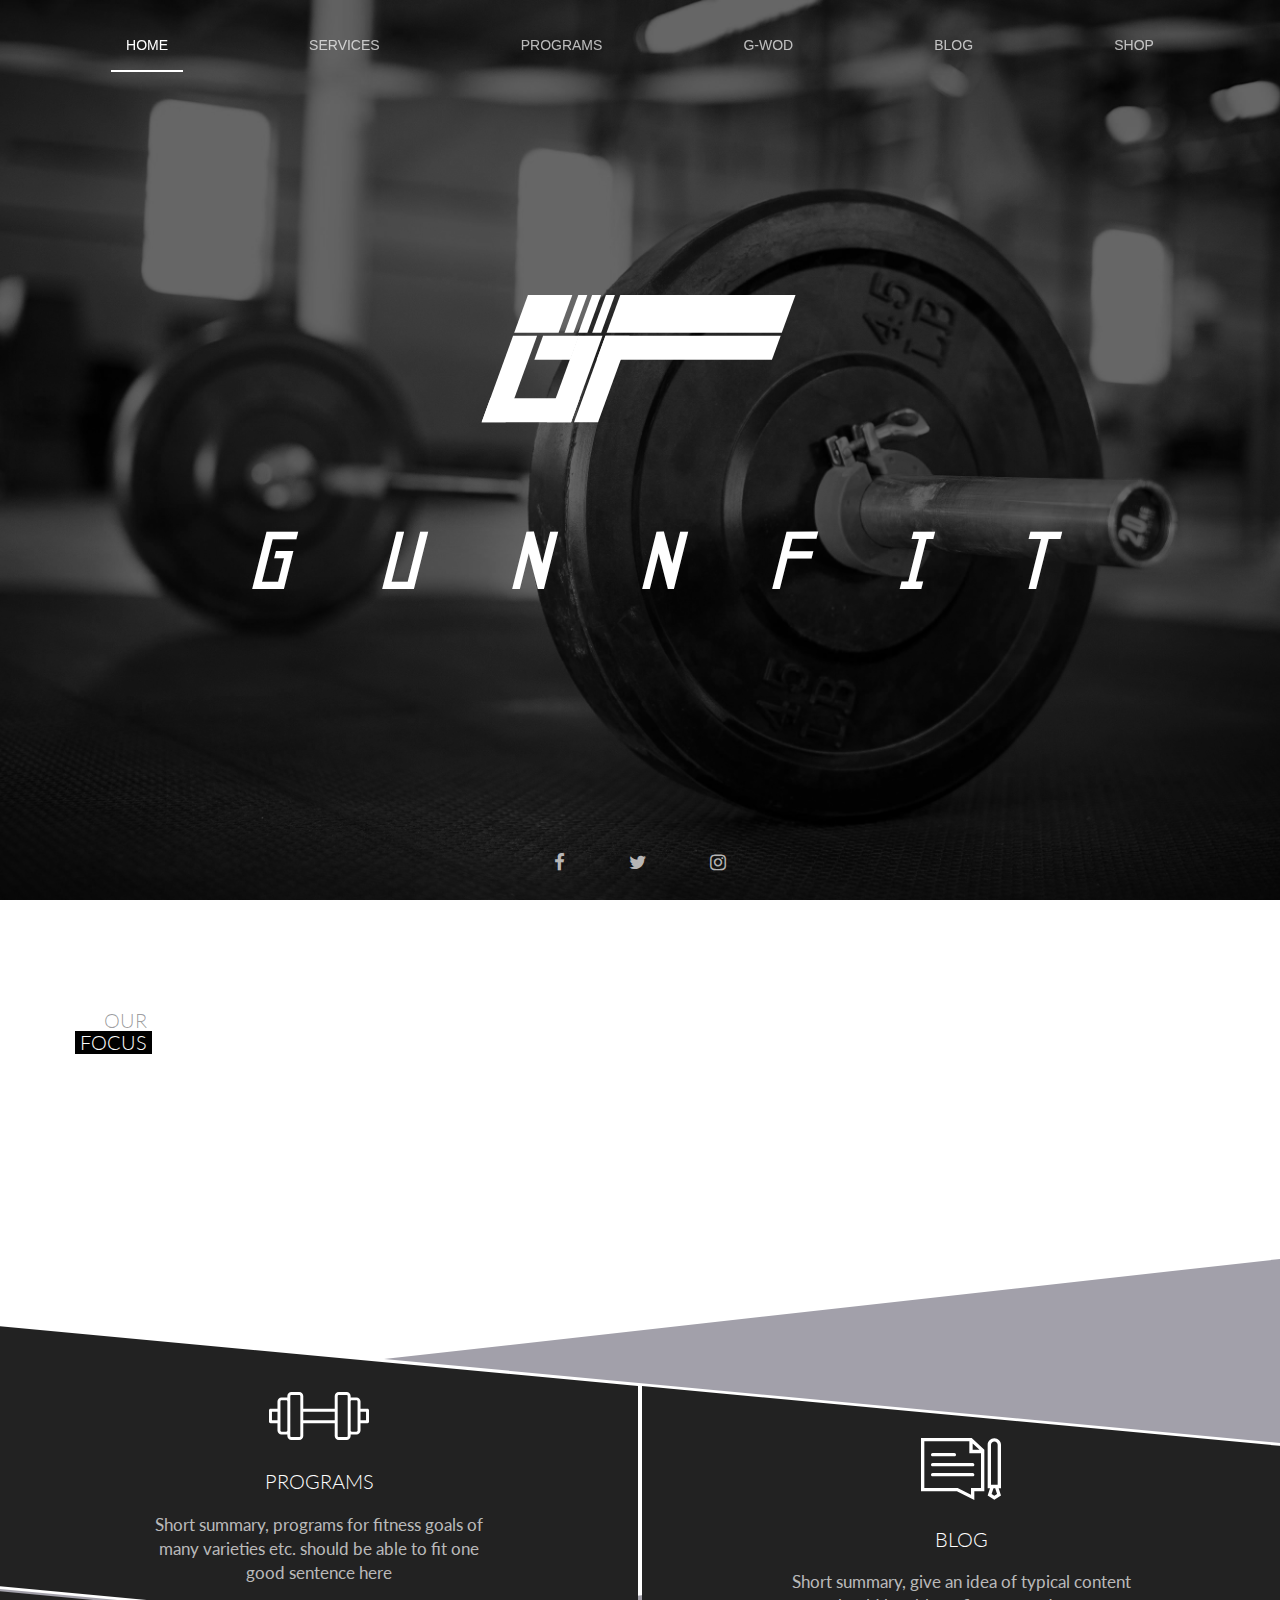
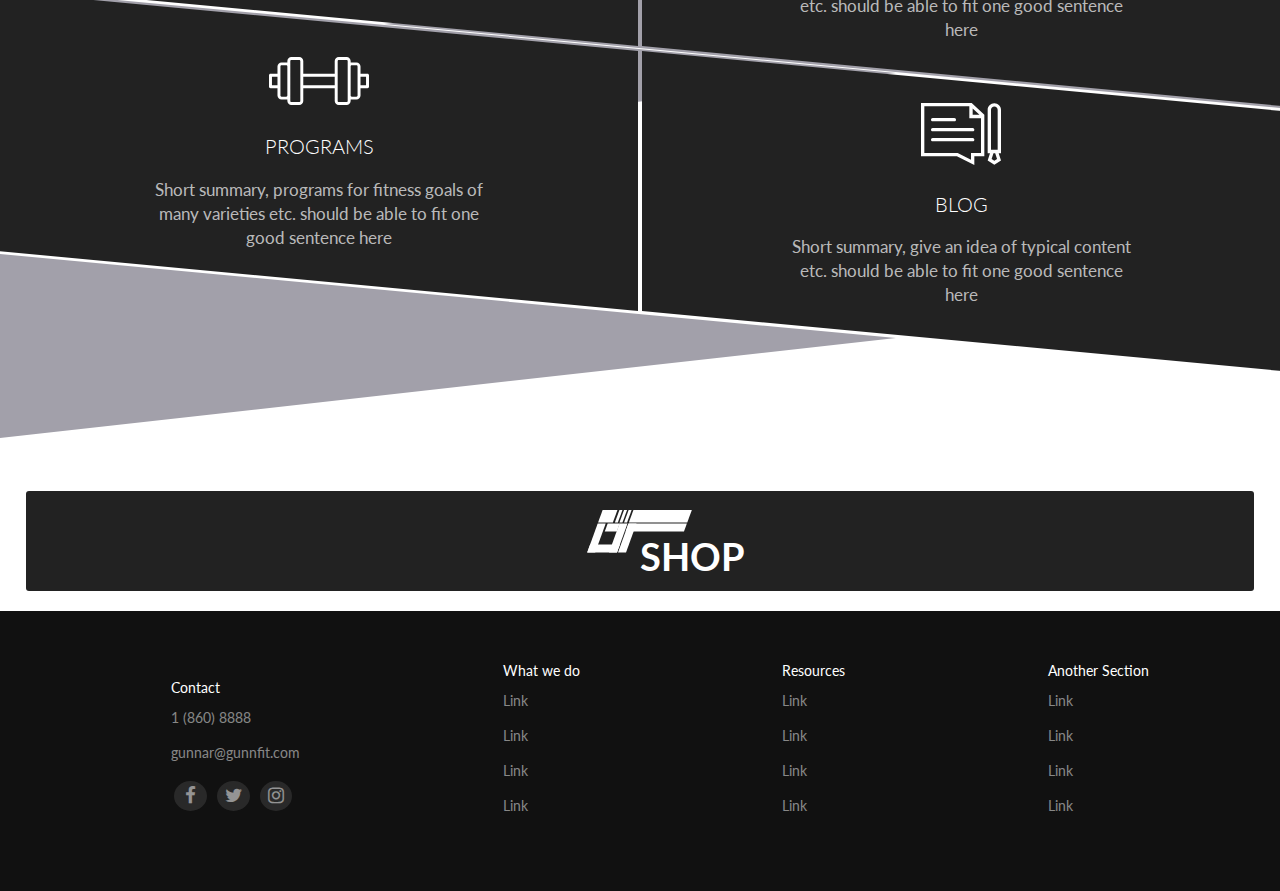
==== index.html @ 458544b9 "shopify embed" ====
<!doctype html>
    <head>
        <meta charset="utf-8">
        <meta http-equiv="X-UA-Compatible" content="IE=edge,chrome=1">
        <title>GUNNFIT</title>
        <meta name="description" content="BRIEF STATEMENT ABOUT THE SITE HERE">
        <meta name="viewport" content="width=device-width, initial-scale=1">
        <link rel="apple-touch-icon" href="apple-touch-icon.png">
        <link rel="icon" type="image/png" href="favicon-32x32.png" sizes="32x32" />
        <link rel="icon" type="image/png" href="favicon-16x16.png" sizes="16x16" />

        <link rel="stylesheet" href="css/bootstrap.min.css">
        <link rel="stylesheet" href="css/bootstrap-theme.min.css">
        <link rel="stylesheet" href="css/main.css">
        <link rel="stylesheet" href="css/font-awesome/css/font-awesome.css">

        <script src="js/vendor/modernizr-2.8.3-respond-1.4.2.min.js"></script>
    </head>
    <body>
        <!--[if lt IE 8]>
            <p class="browserupgrade">You are using an <strong>outdated</strong> browser. Please <a href="http://browsehappy.com/">upgrade your browser</a> to improve your experience.</p>
            <![endif]-->
            <nav class="navbar navbar-default navbar-fixed-top">
              <div class="container-fluid">
                <div class="navbar-header">
                    <button type="button" class="menu xtoggle navbar-toggle collapsed" data-toggle="collapse" data-target="#navbar" aria-expanded="false" aria-controls="navbar">
                      <span class="sr-only">Toggle navigation</span><span class="icon"></span>
                    </button>
                    <div class="logo-container navbar-brand">
                      <div class="logo-brand logo-dark">
                        <div class="top left s1"></div>
                        <div class="top right s2"></div>
                        <div class="bottom left s3"></div>
                        <div class="bottom right s4"></div>
                      </div>
                    </div>
                </div>

                </div>
                <div id="navbar" class="navbar-collapse collapse" >
                  <ul class="nav navbar-nav">
                    <li class="nav-item active"><a href="index.html">Home</a></li>
                    <li class="nav-item"><a href="services.html">Services</a></li>
                    <li class="nav-item"><a href="programs.html">Programs</a></li>
                    <li class="nav-item"><a href="gwod.html">G-WOD</a></li>
                    <li class="nav-item"><a href="blog.html">Blog</a></li>
                    <li class="nav-item"><a href="shop.html">Shop</a></li>
                  </ul>
                </div><!--/.nav-collapse -->
              </div><!--/.container-fluid -->
            </nav>


              <div class="jumbotron">

                <div class="logo-container">
                  <div class="logo">
                    <div class="top left s1"></div>
                    <div class="top right s2"></div>
                    <div class="bottom left s3"></div>
                    <div class="bottom right s4"></div>
                  </div>
                </div>

                <h1>GUNNFIT</h1>

                <div class="icon-bar-social">
                  <a href="https://www.facebook.com/gunnfit/"><i class="s-icon fa fa-facebook fa-lg" aria-hidden="true"></i></a>
                  <a href="https://twitter.com/gunnfit"><i class="s-icon fa fa-twitter fa-lg" aria-hidden="true"></i></a>
                  <a href="https://instagram.com/gunnfit"><i class="s-icon fa fa-instagram fa-lg" aria-hidden="true"></i></a>
                </div>

              </div>

              <div class="container quote-view">
                <h3>OUR<br><span class="quote-span">FOCUS</span></h2>
                <p class="quote-text">GUNNFIT is on a mission to spread the truth about health and the power of positivity, embrace creativity, and encourage each individual to step outside of the box and chase their dreams no matter how big or frightening they may be</p>
              </div>

              <div class="services">
                <div class="live">
                  <!--<h3>LIVE TRAINING</h3>-->
                </div>
                <!--<img class="ytlive" src="img/live.svg">-->
                <div class="lower">
                  <div class="programs">
                    <img class="dumbbell" src="img/dumbbell.svg">
                    <h3>PROGRAMS</h3>
                    <p>Short summary, programs for fitness goals of many varieties etc. should be able to fit one good sentence here</p>
                  </div>
                  <div class="blog">
                    <img class="paperpen" src="img/blog.svg">
                    <h3>BLOG</h3>
                    <p>Short summary, give an idea of typical content etc. should be able to fit one good sentence here</p>
                  </div>
                </div>
                <div class="shop">
                </div>
              </div>

              <div class="services srv2">
                <div class="live">
                  <!--<h3>LIVE TRAINING</h3>-->
                </div>
                <!--<img class="ytlive" src="img/live.svg">-->
                <div class="lower">
                  <div class="programs">
                    <img class="dumbbell" src="img/dumbbell.svg">
                    <h3>PROGRAMS</h3>
                    <p>Short summary, programs for fitness goals of many varieties etc. should be able to fit one good sentence here</p>
                  </div>
                  <div class="blog">
                    <img class="paperpen" src="img/blog.svg">
                    <h3>BLOG</h3>
                    <p>Short summary, give an idea of typical content etc. should be able to fit one good sentence here</p>
                  </div>
                </div>
                <div class="shop">
                </div>
              </div>

              <div class="shop-link">
                <h3>SHOP</h3>
                <div class="logo-container">
                  <div class="logo">
                    <div class="top left s1"></div>
                    <div class="top right s2"></div>
                    <div class="bottom left s3"></div>
                    <div class="bottom right s4"></div>
                  </div>
                </div>
              </div>

              <br>

              <footer>
                <ul>
                  <p>Contact</p>
                  <li>1 (860) 8888</li>
                  <li>gunnar@gunnfit.com</li>
                  <div class="icon-bar-social">
                    <a href="https://www.facebook.com/gunnfit/"><i class="s-icon fa fa-facebook fa-lg" aria-hidden="true"></i></a>
                    <a href="https://twitter.com/gunnfit"><i class="s-icon fa fa-twitter fa-lg" aria-hidden="true"></i></a>
                    <a href="https://instagram.com/gunnfit"><i class="s-icon fa fa-instagram fa-lg" aria-hidden="true"></i></a>
                  </div>
                </ul>
                <ul>
                  <p>What we do</p>
                  <li><a>Link</a></li>
                  <li><a>Link</a></li>
                  <li><a>Link</a></li>
                  <li><a>Link</a></li>
                </ul>
                <ul>
                  <p>Resources</p>
                  <li><a>Link</a></li>
                  <li><a>Link</a></li>
                  <li><a>Link</a></li>
                  <li><a>Link</a></li>
                </ul>
                <ul>
                  <p>Another Section</p>
                  <li><a>Link</a></li>
                  <li><a>Link</a></li>
                  <li><a>Link</a></li>
                  <li><a>Link</a></li>
                </ul>
              </footer>

              <div style="display:none;">Icons made by <a href="http://www.flaticon.com/authors/recep-kutuk" title="Recep Kutuk">Recep Kutuk</a> from <a href="http://www.flaticon.com" title="Flaticon">www.flaticon.com</a> is licensed by <a href="http://creativecommons.org/licenses/by/3.0/" title="Creative Commons BY 3.0" target="_blank">CC 3.0 BY</a></div>

              <div style="display:none;">Icons made by <a href="http://www.freepik.com" title="Freepik">Freepik</a> from <a href="http://www.flaticon.com" title="Flaticon">www.flaticon.com</a> is licensed by <a href="http://creativecommons.org/licenses/by/3.0/" title="Creative Commons BY 3.0" target="_blank">CC 3.0 BY</a></div>

            <script src="//ajax.googleapis.com/ajax/libs/jquery/1.11.2/jquery.min.js"></script>
        <script>window.jQuery || document.write('<script src="js/vendor/jquery-1.11.2.min.js"><\/script>')</script>

        <script src="js/vendor/bootstrap.min.js"></script>

        <script src="js/main.js"></script>

        <!-- Google Analytics: change UA-XXXXX-X to be your site's ID. -->
        <script>
            (function(b,o,i,l,e,r){b.GoogleAnalyticsObject=l;b[l]||(b[l]=
            function(){(b[l].q=b[l].q||[]).push(arguments)});b[l].l=+new Date;
            e=o.createElement(i);r=o.getElementsByTagName(i)[0];
            e.src='//www.google-analytics.com/analytics.js';
            r.parentNode.insertBefore(e,r)}(window,document,'script','ga'));
            ga('create','UA-XXXXX-X','auto');ga('send','pageview');
        </script>
    </body>
</html>
---- css/main.css ----
@import url("https://fonts.googleapis.com/css?family=Lato:300,700|Julius+Sans+One|Aldrich|Geo|Maven+Pro|Michroma|Nova+Square|Orbitron|Overpass|Rationale|Syncopate:400,700");
body {
  background: white;
  overflow-x: hidden; }

.navbar {
  padding-bottom: 20px;
  padding-top: 20px;
  box-shadow: none;
  border-bottom: none;
  background: none;
  position: fixed;
  transition: background 0.5s ease-in-out, padding 0.5s ease-in-out; }
  .navbar .navbar-header {
    display: none;
    width: 100%;
    text-align: center;
    margin: 0 auto;
    overflow: hidden;
    height: 65px; }
  .navbar .navbar-brand {
    display: none; }
  .navbar .navbar-nav {
    display: flex;
    justify-content: space-between;
    width: 100%;
    background: none;
    box-shadow: none;
    font-family: 'Raleway', sans-serif;
    text-transform: uppercase; }
    .navbar .navbar-nav .nav-item a {
      color: rgba(255, 255, 255, 0.7);
      text-shadow: none; }
      .navbar .navbar-nav .nav-item a:hover {
        color: white; }
    .navbar .navbar-nav .nav-item:before {
      content: "";
      position: absolute;
      z-index: -1;
      top: 0;
      bottom: 0;
      left: 0;
      right: 0;
      background: rgba(255, 255, 255, 0.2);
      -webkit-transform: scaleY(0);
      transform: scaleY(0);
      -webkit-transform-origin: 50% 100%;
      transform-origin: 50% 100%;
      -webkit-transition-property: transform;
      transition-property: transform;
      -webkit-transition-duration: 0.2s;
      transition-duration: 0.2s;
      -webkit-transition-timing-function: ease-out;
      transition-timing-function: ease-out; }
    .navbar .navbar-nav .nav-item:hover:before {
      transform: scaleY(1); }
    .navbar .navbar-nav .active a {
      background: none;
      box-shadow: none;
      border-bottom: 2px solid white;
      color: white; }
      .navbar .navbar-nav .active a:hover {
        background: none; }
  @media screen and (max-width: 750px) {
    .navbar .navbar-header {
      display: block; }
    .navbar .navbar-nav {
      display: inline-block;
      text-align: right;
      margin: 0 auto;
      padding-left: 50px; }
      .navbar .navbar-nav .active a {
        border-bottom: 2px solid white; } }

.navbar-collapse {
  padding: 0;
  border: none; }

.navbarOpen {
  background: rgba(0, 0, 0, 0.8);
  padding-top: 10px;
  padding-bottom: 10px; }
  .navbarOpen .navbar-brand {
    display: block; }

.navbarActivated {
  background: rgba(0, 0, 0, 0.8);
  padding-top: 10px;
  padding-bottom: 10px; }
  .navbarActivated .navbar-brand {
    display: block; }

.navbar-toggle {
  border: none; }
  .navbar-toggle:focus {
    background: none !important; }
  .navbar-toggle:hover {
    background-color: rgba(255, 255, 255, 0.2) !important; }
  .navbar-toggle:active {
    background-color: rgba(255, 255, 255, 0.2) !important; }

.menu {
  width: 40px;
  height: 35px;
  margin: 15px;
  padding: 0; }

.menu .icon {
  margin: 0 auto;
  position: relative; }

.menu .icon:before, .menu span:after {
  position: absolute;
  content: ''; }

.menu .icon, .menu span:before, .menu span:after {
  width: 25px;
  height: 3px;
  border-radius: 10px;
  background-color: white;
  display: block; }

.menu .icon:before {
  margin-top: -8px; }

.menu .icon:after {
  margin-top: 8px; }

.xtoggle .icon {
  -webkit-transition-duration: 0s;
  transition-duration: 0s;
  -webkit-transition-delay: 0.2s;
  transition-delay: 0.2s; }
  .xtoggle .icon:before {
    -webkit-transition-property: margin, -webkit-transform;
    transition-property: margin, transform;
    -webkit-transition-duration: 0.2s;
    transition-duration: 0.2s;
    -webkit-transition-delay: 0.2s, 0s;
    transition-delay: 0.2s, 0s; }
  .xtoggle .icon:after {
    -webkit-transition-property: margin, -webkit-transform;
    transition-property: margin, transform;
    -webkit-transition-duration: 0.2s;
    transition-duration: 0.2s;
    -webkit-transition-delay: 0.2s, 0s;
    transition-delay: 0.2s, 0s; }

.xtoggleOpen .icon {
  background-color: transparent;
  -webkit-transition-delay: 0.2s;
  transition-delay: 0.2s; }
  .xtoggleOpen .icon:before {
    margin-top: 0;
    -webkit-transform: rotate(45deg);
    transform: rotate(45deg);
    -webkit-transition-delay: 0s, 0.2s;
    transition-delay: 0s, 0.2s; }
  .xtoggleOpen .icon:after {
    margin-top: 0;
    -webkit-transform: rotate(-45deg);
    transform: rotate(-45deg);
    -webkit-transition-delay: 0s, 0.2s;
    transition-delay: 0s, 0.2s; }

.jumbotron {
  background: url("../img/barb2.jpg");
  background-attachment: fixed;
  background-size: cover;
  background-position: center;
  width: 100%;
  position: relative;
  padding-top: 100px;
  padding-bottom: 100px;
  margin: 0;
  overflow: hidden;
  display: flex;
  flex-direction: column;
  justify-content: center;
  align-items: center;
  height: 100vh; }
  .jumbotron * {
    position: relative;
    z-index: 2; }
  .jumbotron h1 {
    color: white;
    letter-spacing: 0.8em;
    font-size: 8vw;
    text-align: center;
    padding-left: 1em;
    line-height: 1.5em;
    white-space: nowrap;
    font-family: 'Geo', sans-serif;
    font-style: italic; }
  .jumbotron .icon-bar-social {
    position: absolute;
    bottom: 0; }
  .jumbotron .s-icon {
    color: rgba(255, 255, 255, 0.7);
    margin: 10px;
    padding: 20px; }
    .jumbotron .s-icon:hover {
      color: white; }
  .jumbotron::after {
    content: "";
    display: block;
    width: 100%;
    height: 100%;
    background-color: rgba(0, 0, 0, 0.6);
    position: absolute;
    top: 0;
    left: 0;
    z-index: 1; }

.icon-bar {
  background-color: white !important; }

.logo-container {
  position: relative;
  width: 100%;
  height: 210px; }

.logo-brand {
  -webkit-transform: skew(-20deg, 0deg) scale(0.6, 0.6);
  -moz-transform: skew(-20deg, 0deg) scale(0.6, 0.6);
  -o-transform: skew(-20deg, 0deg) scale(0.6, 0.6);
  -ms-transform: skew(-20deg, 0deg) scale(0.6, 0.6);
  transform: skew(-20deg, 0deg) scale(0.1, 0.1);
  position: absolute;
  left: -180px;
  top: -35px;
  margin-top: -105px;
  width: 450px;
  height: 210px; }

.logo {
  -webkit-transform: skew(-20deg, 0deg) scale(0.6, 0.6);
  -moz-transform: skew(-20deg, 0deg) scale(0.6, 0.6);
  -o-transform: skew(-20deg, 0deg) scale(0.6, 0.6);
  -ms-transform: skew(-20deg, 0deg) scale(0.6, 0.6);
  transform: skew(-20deg, 0deg) scale(0.6, 0.6);
  position: absolute;
  left: 50%;
  margin: 0 0 0 -225px;
  width: 450px;
  height: 210px; }

.top {
  height: 30%; }

.bottom {
  height: 69%;
  margin-top: 1%; }

.left {
  width: 33%; }

.right {
  width: 65%;
  margin-left: 1.2%; }

.s1 {
  float: left;
  position: relative; }
  .s1::before {
    content: "";
    position: absolute;
    left: 0;
    height: 100%;
    width: 50%;
    background: #FFFFFF; }
  .s1::after {
    content: "";
    position: absolute;
    right: 4px;
    height: 100%;
    width: 10%;
    background: #FFFFFF;
    box-shadow: -23px 0 0 0 #FFFFFF, -46px 0 0 0 #FFFFFF; }

.s2 {
  float: left;
  background: #FFFFFF; }

.s3 {
  float: left;
  box-sizing: border-box;
  border: 40px solid #FFFFFF;
  border-top: none;
  position: relative; }
  .s3::after {
    content: "";
    position: absolute;
    right: -1px;
    height: 40px;
    width: 60px;
    background: #FFFFFF; }

.s4 {
  float: left;
  box-sizing: border-box;
  border-left: 40px solid #FFFFFF;
  border-top: 40px solid #FFFFFF; }

.logo-dark .s1::before {
  background: rgba(255, 255, 255, 0.3); }
.logo-dark .s1::after {
  background: rgba(255, 255, 255, 0.3);
  box-shadow: -23px 0 0 0 rgba(255, 255, 255, 0.3), -46px 0 0 0 rgba(255, 255, 255, 0.3); }
.logo-dark .s2 {
  background: rgba(255, 255, 255, 0.3); }
.logo-dark .s3 {
  border-color: rgba(255, 255, 255, 0.3); }
  .logo-dark .s3::after {
    background: rgba(255, 255, 255, 0.3); }
.logo-dark .s4 {
  border-color: rgba(255, 255, 255, 0.3);
  border-color: rgba(255, 255, 255, 0.3); }

@media screen and (max-width: 750px) {
  .navbar {
    padding: 0; } }
@media screen and (max-width: 875px) {
  .jumbotron {
    padding-top: 0;
    padding-bottom: 50px; }
    .jumbotron h1 {
      font-size: 12vw;
      padding-left: 0.4em;
      letter-spacing: 0.5em; }

  .logo {
    -webkit-transform: skew(-20deg, 0deg) scale(0.5, 0.5);
    -moz-transform: skew(-20deg, 0deg) scale(0.5, 0.5);
    -o-transform: skew(-20deg, 0deg) scale(0.5, 0.5);
    -ms-transform: skew(-20deg, 0deg) scale(0.5, 0.5);
    transform: skew(-20deg, 0deg) scale(0.5, 0.5); } }
.quote-view {
  width: 100%;
  position: relative;
  padding: 90px 80px 160px 80px;
  display: flex; }
  .quote-view h3 {
    font-family: 'Lato', sans-serif;
    font-weight: 300;
    font-size: 1.4em;
    color: rgba(1, 1, 1, 0.4);
    text-align: right;
    padding-right: 15px; }
    .quote-view h3 span {
      color: white;
      position: relative; }
      .quote-view h3 span:before {
        content: "";
        position: absolute;
        z-index: -1;
        top: 0;
        bottom: 0;
        left: -5px;
        right: -5px;
        background: black;
        transition: right 0.5s ease-in-out; }
    .quote-view h3 .expanded-span:before {
      right: -200px; }
  .quote-view p {
    width: 80%;
    font-size: 1.7em;
    font-family: 'Lato', sans-serif;
    font-weight: 300;
    line-height: 1.9em;
    position: relative;
    padding-top: 70px;
    padding-left: 10px;
    color: transparent;
    transition: color 0.5s ease-out; }
    .quote-view p:before {
      content: "";
      height: 0%;
      display: block;
      position: absolute;
      top: 0;
      left: -10px;
      border-left: solid 1px black;
      transition: height 0.5s ease-in-out; }
  .quote-view .expanded-border {
    color: inherit; }
    .quote-view .expanded-border:before {
      height: 100%; }
  @media screen and (max-width: 750px) {
    .quote-view {
      padding: 50px 10px 120px 10px;
      flex-direction: column; }
      .quote-view h3 {
        width: default;
        text-align: left;
        padding-left: 40px;
        margin-bottom: -50px; }
        .quote-view h3 span {
          padding-left: 20px;
          margin-left: -20px; }
      .quote-view p {
        width: default;
        margin-left: 40px; } }

.services {
  position: relative;
  margin-bottom: 180px;
  margin-top: 20px; }
  .services .live {
    width: 0;
    height: 0;
    border-style: solid;
    border-width: 100px 70vw 84px 0;
    border-color: transparent #a2a0aa transparent transparent;
    position: absolute;
    top: -127px;
    right: 0;
    z-index: -2; }
    .services .live h3 {
      font-family: 'Lato', sans-serif;
      font-weight: 300;
      font-size: 1.4em;
      color: white;
      position: absolute;
      top: -30px;
      left: 300px;
      width: 200px; }
  .services .ytlive {
    position: absolute;
    width: 200px;
    right: 0;
    top: -127px;
    z-index: -1; }
  .services .lower {
    display: flex; }
  .services .programs {
    width: 50vw;
    background-color: #222222;
    height: 200px;
    position: relative;
    margin-right: 2px;
    display: flex;
    flex-direction: column;
    align-items: center;
    justify-content: center;
    transition: background-color 0.3s linear; }
    @media screen and (max-width: 750px) {
      .services .programs {
        height: 150px; } }
    .services .programs:before {
      content: "";
      z-index: -1;
      position: absolute;
      top: -60px;
      left: -2px;
      width: 0;
      height: 0;
      border-style: solid;
      border-width: 60px 0 100px 50vw;
      border-color: transparent transparent transparent #222222;
      transition: border-color 0.3s linear; }
    .services .programs:after {
      content: "";
      z-index: -1;
      position: absolute;
      bottom: -60px;
      right: 0px;
      width: 0;
      height: 0;
      border-style: solid;
      border-width: 100px 50vw 60px 0;
      border-color: transparent #222222 transparent transparent;
      transition: border-color 0.3s linear; }
    .services .programs:hover {
      background: black; }
      .services .programs:hover:before {
        border-color: transparent transparent transparent black; }
      .services .programs:hover:after {
        border-color: transparent black transparent transparent; }
    .services .programs .dumbbell {
      width: 100px;
      margin-bottom: -15px; }
      @media screen and (max-width: 750px) {
        .services .programs .dumbbell {
          width: 80px; } }
    .services .programs h3 {
      font-family: 'Lato', sans-serif;
      font-weight: 300;
      font-size: 1.4em;
      color: white;
      text-align: center; }
    .services .programs p {
      font-family: 'Lato', sans-serif;
      text-align: center;
      padding: 10px 30px 10px 30px;
      font-size: 1.2em;
      color: rgba(255, 255, 255, 0.7);
      max-width: 400px; }
      @media screen and (max-width: 750px) {
        .services .programs p {
          display: none; } }
  .services .blog {
    margin-left: 2px;
    width: 50vw;
    height: 200px;
    margin-top: 60px;
    background-color: #222222;
    align-self: flex-end;
    position: relative;
    display: flex;
    flex-direction: column;
    align-items: center;
    justify-content: center;
    transition: background-color 0.3s linear; }
    @media screen and (max-width: 750px) {
      .services .blog {
        height: 150px; } }
    .services .blog:before {
      content: "";
      z-index: -1;
      position: absolute;
      top: -60px;
      left: 0;
      width: 0;
      height: 0;
      border-style: solid;
      border-width: 60px 0 100px 50vw;
      border-color: transparent transparent transparent #222222;
      transition: border-color 0.3s linear; }
    .services .blog:after {
      content: "";
      z-index: -1;
      position: absolute;
      bottom: -60px;
      left: 0px;
      width: 0;
      height: 0;
      border-style: solid;
      border-width: 100px 50vw 60px 0;
      border-color: transparent #222222 transparent transparent;
      transition: border-color 0.3s linear; }
    .services .blog:hover {
      background: black; }
      .services .blog:hover:before {
        border-color: transparent transparent transparent black; }
      .services .blog:hover:after {
        border-color: transparent black transparent transparent; }
    .services .blog .paperpen {
      width: 80px; }
      @media screen and (max-width: 750px) {
        .services .blog .paperpen {
          width: 60px; } }
    .services .blog h3 {
      font-family: 'Lato', sans-serif;
      font-weight: 300;
      font-size: 1.4em;
      color: white;
      text-align: center; }
    .services .blog p {
      font-family: 'Lato', sans-serif;
      text-align: center;
      padding: 10px 30px 10px 30px;
      font-size: 1.2em;
      color: rgba(255, 255, 255, 0.7);
      max-width: 400px; }
      @media screen and (max-width: 750px) {
        .services .blog p {
          display: none; } }
  .services .shop {
    width: 0;
    height: 0;
    border-style: solid;
    border-width: 84px 0 100px 70vw;
    border-color: transparent transparent transparent #a2a0aa;
    position: absolute;
    bottom: -127px;
    left: 0;
    z-index: -2; }
    .services .shop h3 {
      font-family: 'Lato', sans-serif;
      font-weight: 300;
      font-size: 1.4em;
      color: white;
      position: absolute;
      top: -30px;
      right: 300px;
      width: 200px; }

.srv2 {
  margin-top: -175px; }

.shop-link {
  width: 96%;
  background: #222222;
  height: 100px;
  margin: 0 auto;
  border-radius: 3px;
  overflow: hidden;
  transition: background-color 0.3s linear; }
  .shop-link .logo {
    -webkit-transform: skew(-20deg, 0deg) scale(0.2, 0.2);
    -moz-transform: skew(-20deg, 0deg) scale(0.2, 0.2);
    -o-transform: skew(-20deg, 0deg) scale(0.2, 0.2);
    -ms-transform: skew(-20deg, 0deg) scale(0.2, 0.2);
    transform: skew(-20deg, 0deg) scale(0.2, 0.2);
    position: absolute;
    left: 50%;
    margin: -65px 0 0 -225px;
    width: 450px;
    height: 210px; }
  .shop-link h3 {
    color: white;
    font-family: 'Lato', sans-serif;
    font-weight: 700;
    font-size: 2.7em;
    position: absolute;
    left: 50%;
    text-align: right;
    margin-top: 45px; }
  .shop-link:hover {
    background: black; }

footer {
  padding: 50px;
  background: #111111;
  font-family: 'Lato', sans-serif;
  display: flex;
  align-items: center;
  justify-content: space-around; }
  footer ul {
    list-style: none; }
  footer p {
    color: white; }
  footer li {
    color: rgba(255, 255, 255, 0.5);
    padding-bottom: 15px; }
  footer a {
    color: rgba(255, 255, 255, 0.5); }
    footer a:hover {
      color: #FF3C4A;
      text-decoration: none; }
  footer i {
    background: rgba(255, 255, 255, 0.1);
    padding: 8px;
    border-radius: 50%;
    color: rgba(255, 255, 255, 0.5);
    margin: 3px; }
    footer i:hover {
      background: rgba(255, 255, 255, 0.3);
      color: rgba(255, 255, 255, 0.9); }
  footer .fa-facebook {
    padding: 8px 11px 8px 11px; }
  @media screen and (max-width: 750px) {
    footer {
      flex-direction: column;
      align-items: flex-start;
      justify-content: flex-start; }
      footer ul {
        margin-bottom: 40px; } }

header {
  height: 230px;
  width: 100%;
  background-image: url("../img/gunnar2.jpg");
  -moz-filter: url("data:image/svg+xml;utf8,<svg xmlns='http://www.w3.org/2000/svg'><filter id='grayscale'><feColorMatrix type='matrix' values='0.3333 0.3333 0.3333 0 0 0.3333 0.3333 0.3333 0 0 0.3333 0.3333 0.3333 0 0 0 0 0 1 0'/></filter></svg>#grayscale");
  -o-filter: url("data:image/svg+xml;utf8,<svg xmlns='http://www.w3.org/2000/svg'><filter id='grayscale'><feColorMatrix type='matrix' values='0.3333 0.3333 0.3333 0 0 0.3333 0.3333 0.3333 0 0 0.3333 0.3333 0.3333 0 0 0 0 0 1 0'/></filter></svg>#grayscale");
  -webkit-filter: grayscale(100%);
  background-attachment: fixed;
  background-size: cover;
  background-position: center -340px;
  position: relative;
  overflow: hidden; }
  header::after {
    content: "";
    display: block;
    width: 100%;
    height: 100%;
    background-color: rgba(0, 0, 0, 0.6);
    position: absolute;
    top: 0;
    left: 0;
    z-index: 1; }
  header h1 {
    color: white;
    font-size: 5em;
    padding-left: 1em;
    line-height: 0.28em;
    white-space: nowrap;
    position: absolute;
    bottom: 0;
    z-index: 2;
    font-family: 'Geo', sans-serif;
    font-style: italic; }
    @media screen and (max-width: 750px) {
      header h1 {
        font-size: 3.5em;
        line-height: 0.14em;
        padding-left: 0.5em; } }
  header .secondary-logo {
    background: tomato;
    -webkit-transform: scale(0.5, 0.5);
    -moz-transform: scale(0.5, 0.5);
    -o-transform: scale(0.5, 0.5);
    -ms-transform: scale(0.5, 0.5);
    transform: scale(0.5, 0.5);
    position: absolute;
    bottom: 84px;
    left: 430px; }
  @media screen and (min-width: 1200px) {
    header {
      background-position: center -440px; } }

.content {
  background: #DDDDDD; }

.subheader {
  position: relative;
  background: white; }
  .subheader .secondary-sub {
    padding: 110px 80px 110px 80px;
    margin: 0 auto;
    text-align: center;
    font-family: 'Lato', sans-serif; }
    @media screen and (max-width: 750px) {
      .subheader .secondary-sub {
        padding: 110px 20px 110px 20px;
        font-size: 1.9em; } }
  .subheader:before {
    content: "";
    position: absolute;
    bottom: -100px;
    width: 0;
    height: 0;
    border-style: solid;
    border-width: 60px 0 100px 100vw;
    border-color: transparent transparent transparent white; }

.shop-sub {
  background: white;
  padding: 110px 80px 110px 80px;
  margin: 0 auto;
  text-align: center;
  font-family: 'Lato', sans-serif;
  line-height: 1.5em; }
  @media screen and (max-width: 750px) {
    .shop-sub {
      padding: 80px 10px 80px 10px;
      font-size: 1.5em; } }

.grid-container {
  display: flex;
  flex-wrap: wrap;
  align-items: center;
  justify-content: center;
  padding-top: 0px;
  padding-bottom: 100px; }
  .grid-container .program-container {
    width: 300px;
    height: 400px;
    background: #222222;
    margin: 15px;
    border-radius: 3px;
    position: relative;
    box-shadow: 0 1px 3px rgba(0, 0, 0, 0.12), 0 1px 2px rgba(0, 0, 0, 0.24);
    overflow: hidden;
    background-repeat: no-repeat; }
    .grid-container .program-container .program-description {
      background: white;
      position: absolute;
      bottom: 0;
      height: 110px;
      width: 100%; }
    .grid-container .program-container h3 {
      color: black;
      font-family: 'Lato',sans-serif;
      background: white;
      width: 100%;
      padding-left: 10px; }
    .grid-container .program-container p {
      padding-left: 10px;
      padding-right: 10px;
      background: white;
      height: 60px;
      color: rgba(0, 0, 0, 0.8);
      font-family: 'Lato', sans-serif; }
    @media screen and (max-width: 750px) {
      .grid-container .program-container {
        width: 100vw; } }
  .grid-container .twelve {
    background-image: url("../img/gunnar5.jpg");
    background-position: -70px -30px;
    background-size: cover; }
  .grid-container .booty {
    background-image: url("../img/b1.JPG");
    background-position: -100px -50px;
    background-size: cover; }
  .grid-container .volume {
    background-image: url("../img/gunnar11.jpg");
    background-position: -120px -20px;
    background-size: cover; }
  .grid-container .strength {
    background-image: url("../img/gunnar6.jpg");
    background-position: -150px;
    background-size: cover; }
  .grid-container .diet {
    background-image: url("../img/veg.jpg");
    background-position: -90px -100px;
    background-size: cover; }
  .grid-container .online {
    background-image: url("../img/live.svg");
    background-color: #E62119;
    background-position: right;
    background-size: 200px; }
  .grid-container .relocate {
    background-image: url("../img/gunnar5.jpg");
    background-size: cover; }
  @media screen and (max-width: 750px) {
    .grid-container .twelve {
      background-position: 0 -25px; }
    .grid-container .booty {
      background-position: 0 0; }
    .grid-container .volume {
      background-position: 0 -25px; }
    .grid-container .strength {
      background-position: 0 0; }
    .grid-container .diet {
      background-position: 0 -110px; }
    .grid-container .online {
      background-position: right;
      background-size: 60vw; } }
  @media screen and (max-width: 500px) {
    .grid-container .twelve {
      background-position: -30px -25px; }
    .grid-container .booty {
      background-position: -60px 0; }
    .grid-container .volume {
      background-position: -90px -25px; }
    .grid-container .strength {
      background-position: -70px 0; } }

/*# sourceMappingURL=main.css.map */
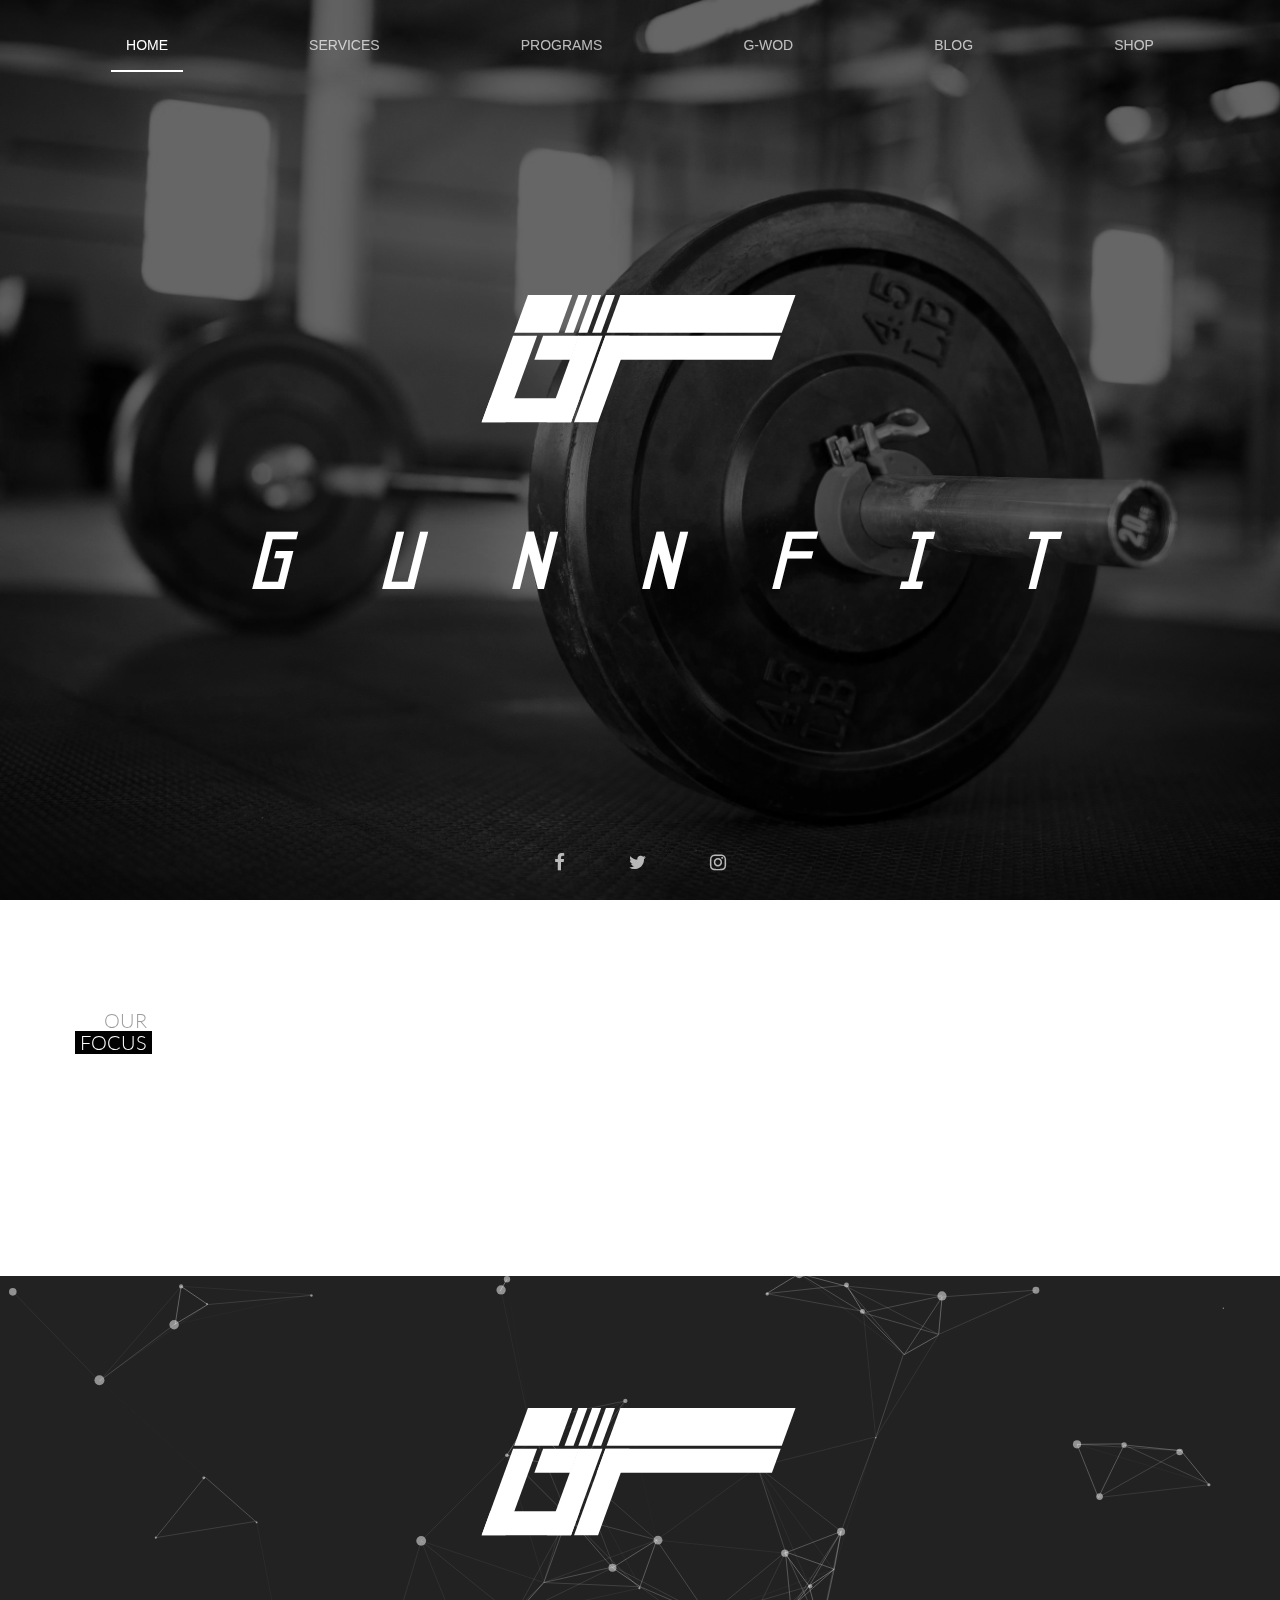
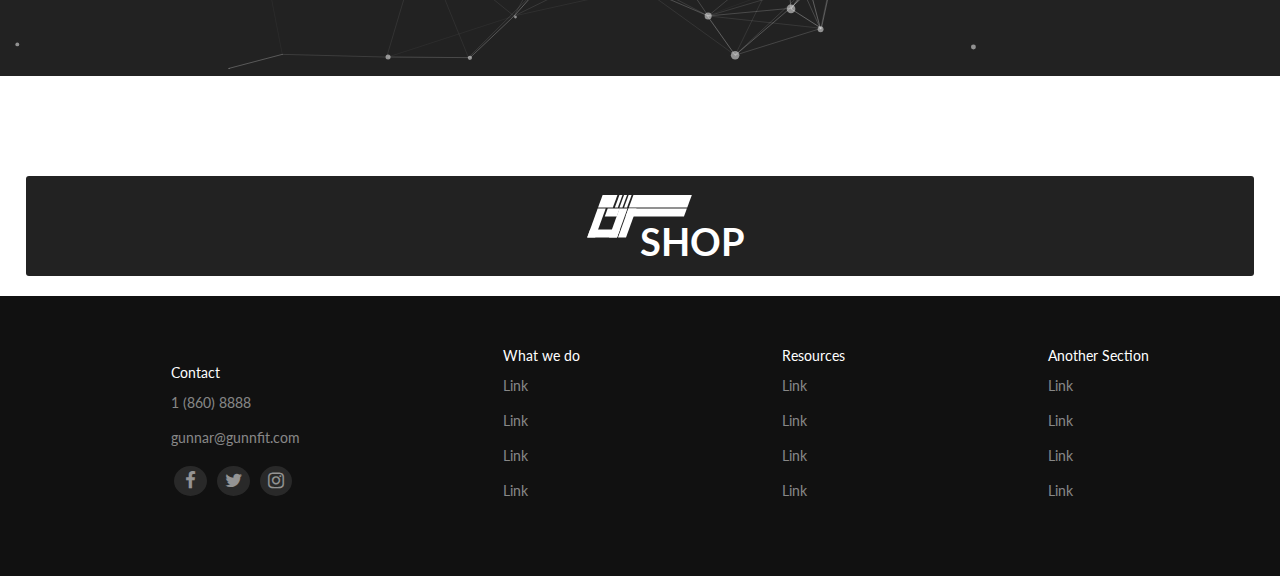
==== commit cde25611: "particles" ====
--- a/index.html
+++ b/index.html
@@ -1,191 +1,306 @@
 <!doctype html>
-    <head>
-        <meta charset="utf-8">
-        <meta http-equiv="X-UA-Compatible" content="IE=edge,chrome=1">
-        <title>GUNNFIT</title>
-        <meta name="description" content="BRIEF STATEMENT ABOUT THE SITE HERE">
-        <meta name="viewport" content="width=device-width, initial-scale=1">
-        <link rel="apple-touch-icon" href="apple-touch-icon.png">
-        <link rel="icon" type="image/png" href="favicon-32x32.png" sizes="32x32" />
-        <link rel="icon" type="image/png" href="favicon-16x16.png" sizes="16x16" />
-
-        <link rel="stylesheet" href="css/bootstrap.min.css">
-        <link rel="stylesheet" href="css/bootstrap-theme.min.css">
-        <link rel="stylesheet" href="css/main.css">
-        <link rel="stylesheet" href="css/font-awesome/css/font-awesome.css">
-
-        <script src="js/vendor/modernizr-2.8.3-respond-1.4.2.min.js"></script>
-    </head>
-    <body>
+<head>
+  <meta charset="utf-8">
+  <meta http-equiv="X-UA-Compatible" content="IE=edge,chrome=1">
+  <title>GUNNFIT</title>
+  <meta name="description" content="BRIEF STATEMENT ABOUT THE SITE HERE">
+  <meta name="viewport" content="width=device-width, initial-scale=1">
+  <link rel="apple-touch-icon" href="apple-touch-icon.png">
+  <link rel="icon" type="image/png" href="favicon-32x32.png" sizes="32x32" />
+  <link rel="icon" type="image/png" href="favicon-16x16.png" sizes="16x16" />
+
+  <link rel="stylesheet" href="css/bootstrap.min.css">
+  <link rel="stylesheet" href="css/bootstrap-theme.min.css">
+  <link rel="stylesheet" href="css/main.css">
+  <link rel="stylesheet" href="css/font-awesome/css/font-awesome.css">
+
+  <script src="js/vendor/modernizr-2.8.3-respond-1.4.2.min.js"></script>
+</head>
+<body>
         <!--[if lt IE 8]>
             <p class="browserupgrade">You are using an <strong>outdated</strong> browser. Please <a href="http://browsehappy.com/">upgrade your browser</a> to improve your experience.</p>
             <![endif]-->
             <nav class="navbar navbar-default navbar-fixed-top">
               <div class="container-fluid">
                 <div class="navbar-header">
-                    <button type="button" class="menu xtoggle navbar-toggle collapsed" data-toggle="collapse" data-target="#navbar" aria-expanded="false" aria-controls="navbar">
-                      <span class="sr-only">Toggle navigation</span><span class="icon"></span>
-                    </button>
-                    <div class="logo-container navbar-brand">
-                      <div class="logo-brand logo-dark">
-                        <div class="top left s1"></div>
-                        <div class="top right s2"></div>
-                        <div class="bottom left s3"></div>
-                        <div class="bottom right s4"></div>
-                      </div>
+                  <button type="button" class="menu xtoggle navbar-toggle collapsed" data-toggle="collapse" data-target="#navbar" aria-expanded="false" aria-controls="navbar">
+                    <span class="sr-only">Toggle navigation</span><span class="icon"></span>
+                  </button>
+                  <div class="logo-container navbar-brand">
+                    <div class="logo-brand logo-dark">
+                      <div class="top left s1"></div>
+                      <div class="top right s2"></div>
+                      <div class="bottom left s3"></div>
+                      <div class="bottom right s4"></div>
                     </div>
-                </div>
-
-                </div>
-                <div id="navbar" class="navbar-collapse collapse" >
-                  <ul class="nav navbar-nav">
-                    <li class="nav-item active"><a href="index.html">Home</a></li>
-                    <li class="nav-item"><a href="services.html">Services</a></li>
-                    <li class="nav-item"><a href="programs.html">Programs</a></li>
-                    <li class="nav-item"><a href="gwod.html">G-WOD</a></li>
-                    <li class="nav-item"><a href="blog.html">Blog</a></li>
-                    <li class="nav-item"><a href="shop.html">Shop</a></li>
-                  </ul>
-                </div><!--/.nav-collapse -->
-              </div><!--/.container-fluid -->
-            </nav>
-
-
-              <div class="jumbotron">
-
-                <div class="logo-container">
-                  <div class="logo">
-                    <div class="top left s1"></div>
-                    <div class="top right s2"></div>
-                    <div class="bottom left s3"></div>
-                    <div class="bottom right s4"></div>
                   </div>
                 </div>
 
-                <h1>GUNNFIT</h1>
-
+              </div>
+              <div id="navbar" class="navbar-collapse collapse" >
+                <ul class="nav navbar-nav">
+                  <li class="nav-item active"><a href="index.html">Home</a></li>
+                  <li class="nav-item"><a href="services.html">Services</a></li>
+                  <li class="nav-item"><a href="programs.html">Programs</a></li>
+                  <li class="nav-item"><a href="gwod.html">G-WOD</a></li>
+                  <li class="nav-item"><a href="blog.html">Blog</a></li>
+                  <li class="nav-item"><a href="shop.html">Shop</a></li>
+                </ul>
+              </div><!--/.nav-collapse -->
+            </div><!--/.container-fluid -->
+          </nav>
+
+
+          <div class="jumbotron">
+
+            <div class="logo-container">
+              <div class="logo">
+                <div class="top left s1"></div>
+                <div class="top right s2"></div>
+                <div class="bottom left s3"></div>
+                <div class="bottom right s4"></div>
+              </div>
+            </div>
+
+            <h1>GUNNFIT</h1>
+
+            <div class="icon-bar-social">
+              <a href="https://www.facebook.com/gunnfit/"><i class="s-icon fa fa-facebook fa-lg" aria-hidden="true"></i></a>
+              <a href="https://twitter.com/gunnfit"><i class="s-icon fa fa-twitter fa-lg" aria-hidden="true"></i></a>
+              <a href="https://instagram.com/gunnfit"><i class="s-icon fa fa-instagram fa-lg" aria-hidden="true"></i></a>
+            </div>
+
+          </div>
+
+          <div class="container quote-view">
+            <h3>OUR<br><span class="quote-span">FOCUS</span></h2>
+              <p class="quote-text">GUNNFIT is on a mission to spread the truth about health and the power of positivity, embrace creativity, and encourage each individual to step outside of the box and chase their dreams no matter how big or frightening they may be</p>
+            </div>
+
+            <div id="logotest">
+              <div class="logo-container">
+              <div class="logo">
+                <div class="top left s1"></div>
+                <div class="top right s2"></div>
+                <div class="bottom left s3"></div>
+                <div class="bottom right s4"></div>
+              </div>
+            </div>
+            <div id="particles-js">
+            </div>
+
+            <div class="shop-link">
+              <h3>SHOP</h3>
+              <div class="logo-container">
+                <div class="logo">
+                  <div class="top left s1"></div>
+                  <div class="top right s2"></div>
+                  <div class="bottom left s3"></div>
+                  <div class="bottom right s4"></div>
+                </div>
+              </div>
+            </div>
+
+            <br>
+
+
+
+            <footer>
+              <ul>
+                <p>Contact</p>
+                <li>1 (860) 8888</li>
+                <li>gunnar@gunnfit.com</li>
                 <div class="icon-bar-social">
                   <a href="https://www.facebook.com/gunnfit/"><i class="s-icon fa fa-facebook fa-lg" aria-hidden="true"></i></a>
                   <a href="https://twitter.com/gunnfit"><i class="s-icon fa fa-twitter fa-lg" aria-hidden="true"></i></a>
                   <a href="https://instagram.com/gunnfit"><i class="s-icon fa fa-instagram fa-lg" aria-hidden="true"></i></a>
                 </div>
-
-              </div>
-
-              <div class="container quote-view">
-                <h3>OUR<br><span class="quote-span">FOCUS</span></h2>
-                <p class="quote-text">GUNNFIT is on a mission to spread the truth about health and the power of positivity, embrace creativity, and encourage each individual to step outside of the box and chase their dreams no matter how big or frightening they may be</p>
-              </div>
-
-              <div class="services">
-                <div class="live">
-                  <!--<h3>LIVE TRAINING</h3>-->
-                </div>
-                <!--<img class="ytlive" src="img/live.svg">-->
-                <div class="lower">
-                  <div class="programs">
-                    <img class="dumbbell" src="img/dumbbell.svg">
-                    <h3>PROGRAMS</h3>
-                    <p>Short summary, programs for fitness goals of many varieties etc. should be able to fit one good sentence here</p>
-                  </div>
-                  <div class="blog">
-                    <img class="paperpen" src="img/blog.svg">
-                    <h3>BLOG</h3>
-                    <p>Short summary, give an idea of typical content etc. should be able to fit one good sentence here</p>
-                  </div>
-                </div>
-                <div class="shop">
-                </div>
-              </div>
-
-              <div class="services srv2">
-                <div class="live">
-                  <!--<h3>LIVE TRAINING</h3>-->
-                </div>
-                <!--<img class="ytlive" src="img/live.svg">-->
-                <div class="lower">
-                  <div class="programs">
-                    <img class="dumbbell" src="img/dumbbell.svg">
-                    <h3>PROGRAMS</h3>
-                    <p>Short summary, programs for fitness goals of many varieties etc. should be able to fit one good sentence here</p>
-                  </div>
-                  <div class="blog">
-                    <img class="paperpen" src="img/blog.svg">
-                    <h3>BLOG</h3>
-                    <p>Short summary, give an idea of typical content etc. should be able to fit one good sentence here</p>
-                  </div>
-                </div>
-                <div class="shop">
-                </div>
-              </div>
-
-              <div class="shop-link">
-                <h3>SHOP</h3>
-                <div class="logo-container">
-                  <div class="logo">
-                    <div class="top left s1"></div>
-                    <div class="top right s2"></div>
-                    <div class="bottom left s3"></div>
-                    <div class="bottom right s4"></div>
-                  </div>
-                </div>
-              </div>
-
-              <br>
-
-              <footer>
-                <ul>
-                  <p>Contact</p>
-                  <li>1 (860) 8888</li>
-                  <li>gunnar@gunnfit.com</li>
-                  <div class="icon-bar-social">
-                    <a href="https://www.facebook.com/gunnfit/"><i class="s-icon fa fa-facebook fa-lg" aria-hidden="true"></i></a>
-                    <a href="https://twitter.com/gunnfit"><i class="s-icon fa fa-twitter fa-lg" aria-hidden="true"></i></a>
-                    <a href="https://instagram.com/gunnfit"><i class="s-icon fa fa-instagram fa-lg" aria-hidden="true"></i></a>
-                  </div>
-                </ul>
-                <ul>
-                  <p>What we do</p>
-                  <li><a>Link</a></li>
-                  <li><a>Link</a></li>
-                  <li><a>Link</a></li>
-                  <li><a>Link</a></li>
-                </ul>
-                <ul>
-                  <p>Resources</p>
-                  <li><a>Link</a></li>
-                  <li><a>Link</a></li>
-                  <li><a>Link</a></li>
-                  <li><a>Link</a></li>
-                </ul>
-                <ul>
-                  <p>Another Section</p>
-                  <li><a>Link</a></li>
-                  <li><a>Link</a></li>
-                  <li><a>Link</a></li>
-                  <li><a>Link</a></li>
-                </ul>
-              </footer>
-
-              <div style="display:none;">Icons made by <a href="http://www.flaticon.com/authors/recep-kutuk" title="Recep Kutuk">Recep Kutuk</a> from <a href="http://www.flaticon.com" title="Flaticon">www.flaticon.com</a> is licensed by <a href="http://creativecommons.org/licenses/by/3.0/" title="Creative Commons BY 3.0" target="_blank">CC 3.0 BY</a></div>
-
-              <div style="display:none;">Icons made by <a href="http://www.freepik.com" title="Freepik">Freepik</a> from <a href="http://www.flaticon.com" title="Flaticon">www.flaticon.com</a> is licensed by <a href="http://creativecommons.org/licenses/by/3.0/" title="Creative Commons BY 3.0" target="_blank">CC 3.0 BY</a></div>
+              </ul>
+              <ul>
+                <p>What we do</p>
+                <li><a>Link</a></li>
+                <li><a>Link</a></li>
+                <li><a>Link</a></li>
+                <li><a>Link</a></li>
+              </ul>
+              <ul>
+                <p>Resources</p>
+                <li><a>Link</a></li>
+                <li><a>Link</a></li>
+                <li><a>Link</a></li>
+                <li><a>Link</a></li>
+              </ul>
+              <ul>
+                <p>Another Section</p>
+                <li><a>Link</a></li>
+                <li><a>Link</a></li>
+                <li><a>Link</a></li>
+                <li><a>Link</a></li>
+              </ul>
+            </footer>
 
             <script src="//ajax.googleapis.com/ajax/libs/jquery/1.11.2/jquery.min.js"></script>
-        <script>window.jQuery || document.write('<script src="js/vendor/jquery-1.11.2.min.js"><\/script>')</script>
-
-        <script src="js/vendor/bootstrap.min.js"></script>
-
-        <script src="js/main.js"></script>
-
-        <!-- Google Analytics: change UA-XXXXX-X to be your site's ID. -->
-        <script>
-            (function(b,o,i,l,e,r){b.GoogleAnalyticsObject=l;b[l]||(b[l]=
-            function(){(b[l].q=b[l].q||[]).push(arguments)});b[l].l=+new Date;
-            e=o.createElement(i);r=o.getElementsByTagName(i)[0];
-            e.src='//www.google-analytics.com/analytics.js';
-            r.parentNode.insertBefore(e,r)}(window,document,'script','ga'));
-            ga('create','UA-XXXXX-X','auto');ga('send','pageview');
-        </script>
-    </body>
+            <script>window.jQuery || document.write('<script src="js/vendor/jquery-1.11.2.min.js"><\/script>')</script>
+
+            <script src="js/vendor/bootstrap.min.js"></script>
+
+            <script src="js/main.js"></script>
+
+            <script src="js/particles.js"></script>
+            <script src="js/app.js"></script>
+
+            <div style="display:none;" id='collection-component-d6f89528cd4'></div>
+            <script type="text/javascript">
+              /*<![CDATA[*/
+
+              (function () {
+                var scriptURL = 'https://sdks.shopifycdn.com/buy-button/latest/buy-button-storefront.min.js';
+                if (window.ShopifyBuy) {
+                  if (window.ShopifyBuy.UI) {
+                    ShopifyBuyInit();
+                  } else {
+                    loadScript();
+                  }
+                } else {
+                  loadScript();
+                }
+
+                function loadScript() {
+                  var script = document.createElement('script');
+                  script.async = true;
+                  script.src = scriptURL;
+                  (document.getElementsByTagName('head')[0] || document.getElementsByTagName('body')[0]).appendChild(script);
+                  script.onload = ShopifyBuyInit;
+                }
+
+                function ShopifyBuyInit() {
+                  var client = ShopifyBuy.buildClient({
+                    domain: 'gunnfit.myshopify.com',
+                    apiKey: 'fe019be83539f0812983654d7a054e51',
+                    appId: '6',
+                  });
+
+                  ShopifyBuy.UI.onReady(client).then(function (ui) {
+                    ui.createComponent('collection', {
+                      id: 409906832,
+                      node: document.getElementById('collection-component-d6f89528cd4'),
+                      moneyFormat: '%24%7B%7Bamount%7D%7D',
+                      options: {
+                        "product": {
+                          "variantId": "all",
+                          "contents": {
+                            "imgWithCarousel": false,
+                            "variantTitle": false,
+                            "description": false,
+                            "buttonWithQuantity": false,
+                            "quantity": false
+                          },
+                          "styles": {
+                            "product": {
+                              "@media (min-width: 601px)": {
+                                "max-width": "calc(33.33333% - 30px)",
+                                "margin-left": "30px",
+                                "margin-bottom": "50px"
+                              }
+                            },
+                            "button": {
+                              "background-color": "#222222",
+                              ":hover": {
+                                "background-color": "#3a3a3a"
+                              },
+                              ":focus": {
+                                "background-color": "#3a3a3a"
+                              }
+                            }
+                          }
+                        },
+                        "cart": {
+                          "contents": {
+                            "button": true
+                          },
+                          "styles": {
+                            "button": {
+                              "background-color": "#222222",
+                              ":hover": {
+                                "background-color": "#3a3a3a"
+                              },
+                              ":focus": {
+                                "background-color": "#3a3a3a"
+                              }
+                            },
+                            "footer": {
+                              "background-color": "#ffffff"
+                            }
+                          }
+                        },
+                        "modalProduct": {
+                          "contents": {
+                            "img": false,
+                            "imgWithCarousel": true,
+                            "variantTitle": false,
+                            "buttonWithQuantity": true,
+                            "button": false,
+                            "quantity": false
+                          },
+                          "styles": {
+                            "product": {
+                              "@media (min-width: 601px)": {
+                                "max-width": "100%",
+                                "margin-left": "0px",
+                                "margin-bottom": "0px"
+                              }
+                            },
+                            "button": {
+                              "background-color": "#222222",
+                              ":hover": {
+                                "background-color": "#3a3a3a"
+                              },
+                              ":focus": {
+                                "background-color": "#3a3a3a"
+                              }
+                            }
+                          }
+                        },
+                        "toggle": {
+                          "styles": {
+                            "toggle": {
+                              "background-color": "#222222",
+                              ":hover": {
+                                "background-color": "#3a3a3a"
+                              },
+                              ":focus": {
+                                "background-color": "#3a3a3a"
+                              }
+                            }
+                          }
+                        },
+                        "productSet": {
+                          "styles": {
+                            "products": {
+                              "@media (min-width: 601px)": {
+                                "margin-left": "-30px"
+                              }
+                            }
+                          }
+                        }
+                      }
+                    });
+});
+}
+})();
+/*]]>*/
+</script>
+
+<!-- Google Analytics: change UA-XXXXX-X to be your site's ID. -->
+<script>
+  (function(b,o,i,l,e,r){b.GoogleAnalyticsObject=l;b[l]||(b[l]=
+    function(){(b[l].q=b[l].q||[]).push(arguments)});b[l].l=+new Date;
+  e=o.createElement(i);r=o.getElementsByTagName(i)[0];
+  e.src='//www.google-analytics.com/analytics.js';
+  r.parentNode.insertBefore(e,r)}(window,document,'script','ga'));
+  ga('create','UA-XXXXX-X','auto');ga('send','pageview');
+</script>
+
+
+</body>
 </html>
--- a/css/main.css
+++ b/css/main.css
@@ -658,6 +658,17 @@
       footer ul {
         margin-bottom: 40px; } }
 
+#particles-js {
+  width: 100%;
+  height: 400px;
+  background-color: #222222;
+  background-image: url("");
+  background-repeat: no-repeat;
+  background-size: cover;
+  background-position: 50% 50%;
+  margin-bottom: 100px;
+  margin-top: -300px; }
+
 header {
   height: 230px;
   width: 100%;
@@ -666,8 +677,10 @@
   -o-filter: url("data:image/svg+xml;utf8,<svg xmlns='http://www.w3.org/2000/svg'><filter id='grayscale'><feColorMatrix type='matrix' values='0.3333 0.3333 0.3333 0 0 0.3333 0.3333 0.3333 0 0 0.3333 0.3333 0.3333 0 0 0 0 0 1 0'/></filter></svg>#grayscale");
   -webkit-filter: grayscale(100%);
   background-attachment: fixed;
-  background-size: cover;
-  background-position: center -340px;
+  background-size: 100vw;
+  background-position: center 0;
+  height: 60vw;
+  max-height: 90vh;
   position: relative;
   overflow: hidden; }
   header::after {
@@ -696,19 +709,19 @@
         font-size: 3.5em;
         line-height: 0.14em;
         padding-left: 0.5em; } }
-  header .secondary-logo {
-    background: tomato;
-    -webkit-transform: scale(0.5, 0.5);
-    -moz-transform: scale(0.5, 0.5);
-    -o-transform: scale(0.5, 0.5);
-    -ms-transform: scale(0.5, 0.5);
-    transform: scale(0.5, 0.5);
-    position: absolute;
-    bottom: 84px;
-    left: 430px; }
   @media screen and (min-width: 1200px) {
     header {
-      background-position: center -440px; } }
+      bbackground-position: center -18vw; } }
+
+.shop-header {
+  height: 500px;
+  background: url("../img/gunnar9.jpg");
+  background-attachment: fixed;
+  background-size: 100vw;
+  background-position: center 0;
+  height: 60vw;
+  max-height: 95vh;
+  background-repeat: no-repeat; }
 
 .content {
   background: #DDDDDD; }
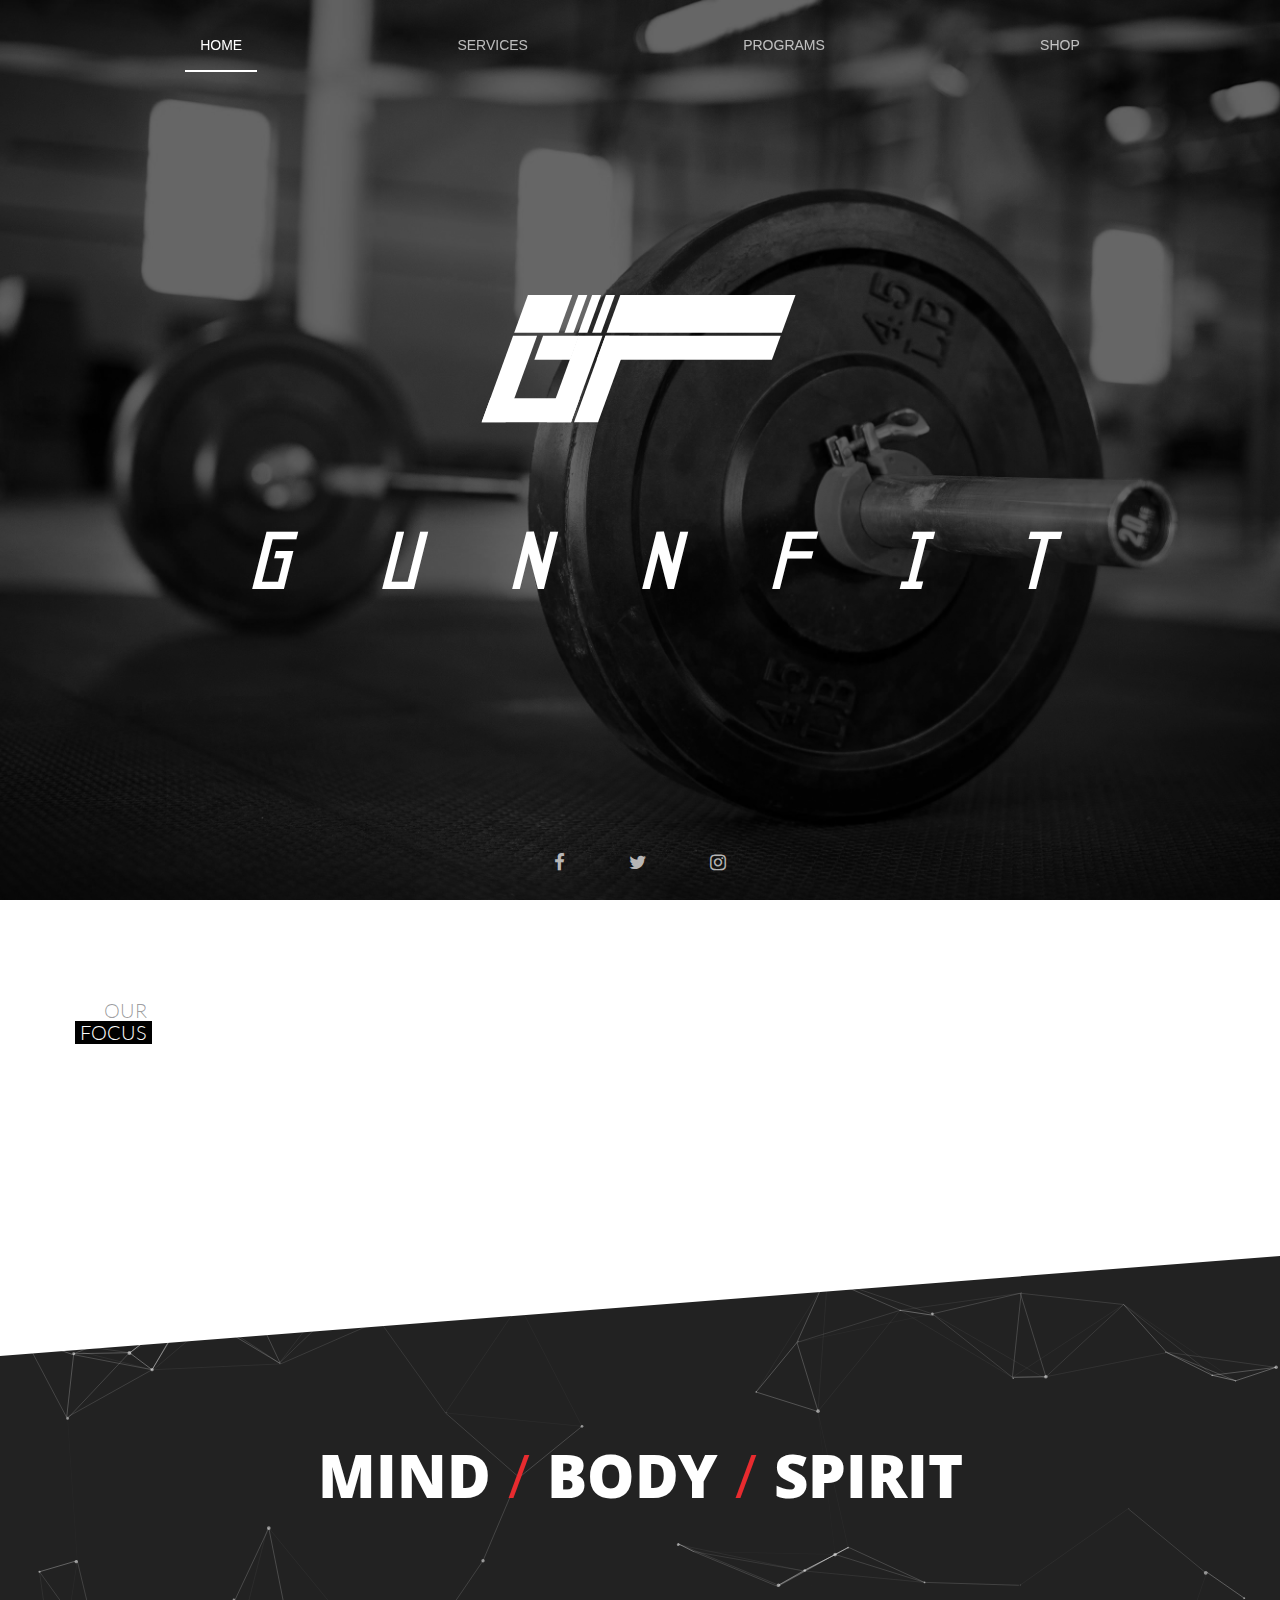
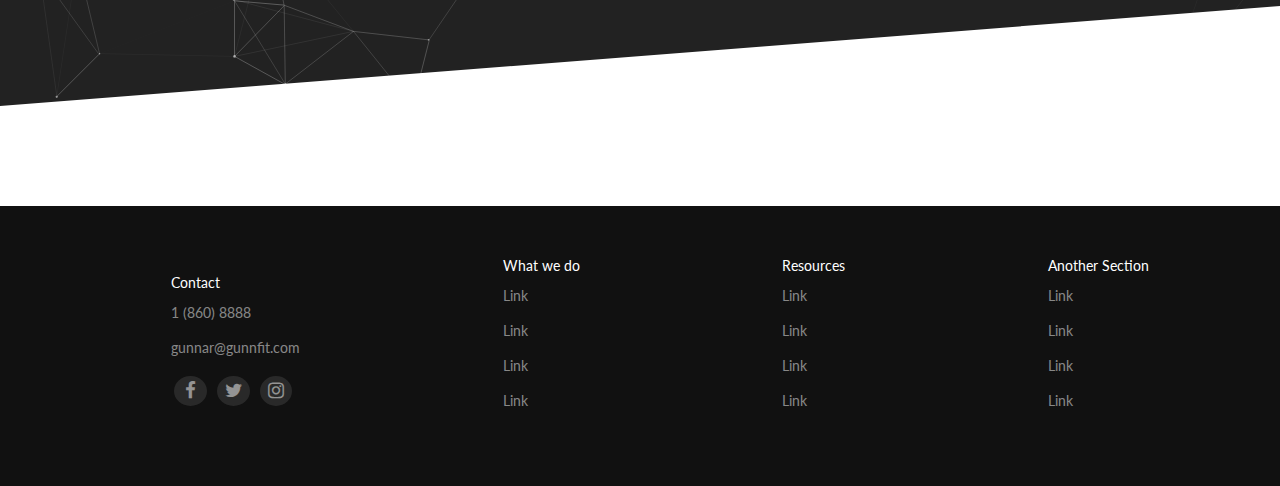
==== commit 99547a53: "outline" ====
--- a/index.html
+++ b/index.html
@@ -6,7 +6,7 @@
   <meta name="description" content="BRIEF STATEMENT ABOUT THE SITE HERE">
   <meta name="viewport" content="width=device-width, initial-scale=1">
   <link rel="apple-touch-icon" href="apple-touch-icon.png">
-  <link rel="icon" type="image/png" href="favicon-32x32.png" sizes="32x32" />
+  <link rel="icon" type="image/png" href="favicomatic/favicon-128x128.png" sizes="128x128" />
   <link rel="icon" type="image/png" href="favicon-16x16.png" sizes="16x16" />
 
   <link rel="stylesheet" href="css/bootstrap.min.css">
@@ -42,8 +42,8 @@
                   <li class="nav-item active"><a href="index.html">Home</a></li>
                   <li class="nav-item"><a href="services.html">Services</a></li>
                   <li class="nav-item"><a href="programs.html">Programs</a></li>
-                  <li class="nav-item"><a href="gwod.html">G-WOD</a></li>
-                  <li class="nav-item"><a href="blog.html">Blog</a></li>
+                  <!--<li class="nav-item"><a href="gwod.html">G-WOD</a></li>-->
+                  <!--<li class="nav-item"><a href="blog.html">Blog</a></li>-->
                   <li class="nav-item"><a href="shop.html">Shop</a></li>
                 </ul>
               </div><!--/.nav-collapse -->
@@ -76,34 +76,47 @@
             <h3>OUR<br><span class="quote-span">FOCUS</span></h2>
               <p class="quote-text">GUNNFIT is on a mission to spread the truth about health and the power of positivity, embrace creativity, and encourage each individual to step outside of the box and chase their dreams no matter how big or frightening they may be</p>
             </div>
-
-            <div id="logotest">
-              <div class="logo-container">
-              <div class="logo">
-                <div class="top left s1"></div>
-                <div class="top right s2"></div>
-                <div class="bottom left s3"></div>
-                <div class="bottom right s4"></div>
-              </div>
+            
+            <div id="particles-js">
+              <h3>MIND <span>/</span> BODY <span>/</span> SPIRIT</h3>
             </div>
-            <div id="particles-js">
-            </div>
-
-            <div class="shop-link">
-              <h3>SHOP</h3>
-              <div class="logo-container">
-                <div class="logo">
-                  <div class="top left s1"></div>
-                  <div class="top right s2"></div>
-                  <div class="bottom left s3"></div>
-                  <div class="bottom right s4"></div>
+
+            <!--<div id="header-carousel" class="carousel slide" data-ride="carousel">
+
+              <ol class="carousel-indicators">
+                <li data-target="#header-carousel" data-slide-to="0" class="active"></li>
+                <li data-target="#header-carousel" data-slide-to="1"></li>
+                <li data-target="#header-carousel" data-slide-to="2"></li>
+                <li data-target="#header-carousel" data-slide-to="3"></li>
+              </ol>
+
+              <div class="carousel-inner" role="listbox">
+                <div class="item active">
+                  <img src="" alt="bridge">
+                  <div class="carousel-caption">
+                    <h3>WELCOME TO OUR WEBSITE</h3>
+                    <p>Lorem Ipsum is simply dummy text of the printing and typesetting industry. Lorem Ipsum has been the industry's standard dummy text ever since.</p>
+                  </div>
+                </div>
+                <div class="item">
+                  <img src="" alt="campus">
+                  <div class="carousel-caption">
+                    <h3>UCONN</h3>
+                    <p>Lorem Ipsum is simply dummy text of the printing and typesetting industry. Lorem Ipsum has been the industry's standard dummy text ever since.</p>
+                  </div>
                 </div>
               </div>
-            </div>
-
-            <br>
-
-
+
+              <a class="left carousel-control" href="#header-carousel" role="button" data-slide="prev">
+                <span class="glyphicon glyphicon-chevron-left" aria-hidden="true"></span>
+                <span class="sr-only">Previous</span>
+              </a>
+              <a class="right carousel-control" href="#header-carousel" role="button" data-slide="next">
+                <span class="glyphicon glyphicon-chevron-right" aria-hidden="true"></span>
+                <span class="sr-only">Next</span>
+              </a>
+
+            </div>-->
 
             <footer>
               <ul>
--- a/css/main.css
+++ b/css/main.css
@@ -1,4 +1,4 @@
-@import url("https://fonts.googleapis.com/css?family=Lato:300,700|Julius+Sans+One|Aldrich|Geo|Maven+Pro|Michroma|Nova+Square|Orbitron|Overpass|Rationale|Syncopate:400,700");
+@import url("https://fonts.googleapis.com/css?family=Khula:400,700|Lato:300,700,900|Julius+Sans+One|Aldrich|Geo|Maven+Pro|Michroma|Nova+Square|Orbitron|Overpass|Rationale|Syncopate:400,700");
 body {
   background: white;
   overflow-x: hidden; }
@@ -338,7 +338,7 @@
 .quote-view {
   width: 100%;
   position: relative;
-  padding: 90px 80px 160px 80px;
+  padding: 80px 80px 160px 80px;
   display: flex; }
   .quote-view h3 {
     font-family: 'Lato', sans-serif;
@@ -400,7 +400,9 @@
           margin-left: -20px; }
       .quote-view p {
         width: default;
-        margin-left: 40px; } }
+        margin-left: 40px;
+        font-size: 1.5em;
+        padding-top: 60px; } }
 
 .services {
   position: relative;
@@ -637,7 +639,7 @@
   footer a {
     color: rgba(255, 255, 255, 0.5); }
     footer a:hover {
-      color: #FF3C4A;
+      color: #E82B2F;
       text-decoration: none; }
   footer i {
     background: rgba(255, 255, 255, 0.1);
@@ -660,14 +662,76 @@
 
 #particles-js {
   width: 100%;
-  height: 400px;
+  height: 450px;
   background-color: #222222;
   background-image: url("");
   background-repeat: no-repeat;
   background-size: cover;
   background-position: 50% 50%;
   margin-bottom: 100px;
-  margin-top: -300px; }
+  margin-top: -100px;
+  position: relative; }
+  #particles-js h3 {
+    position: absolute;
+    width: 100%;
+    text-align: center;
+    top: 50%;
+    color: white;
+    font-family: 'Khula', sans-serif;
+    font-weight: 900;
+    font-size: 5vw;
+    line-height: 150px;
+    margin-top: -70px; }
+    #particles-js h3 span {
+      font-weight: 400;
+      color: #E82B2F; }
+    @media screen and (max-width: 750px) {
+      #particles-js h3 {
+        font-size: 7vw; } }
+  #particles-js:before {
+    content: "";
+    position: absolute;
+    top: 0;
+    left: 0;
+    width: 0;
+    height: 0;
+    border-style: solid;
+    border-width: 100px 100vw 0 0;
+    border-color: white transparent transparent transparent; }
+  #particles-js:after {
+    content: "";
+    position: absolute;
+    bottom: -0;
+    right: 0;
+    width: 0;
+    height: 0;
+    border-style: solid;
+    border-width: 0 0 100px 100vw;
+    border-color: transparent transparent white transparent; }
+
+#header-carousel {
+  height: 500px;
+  margin-bottom: 80px; }
+  #header-carousel img {
+    filter: brightness(75%); }
+  #header-carousel .carousel-caption {
+    height: 100%;
+    display: flex;
+    flex-direction: column;
+    justify-content: center; }
+    #header-carousel .carousel-caption h3 {
+      font-family: 'Open Sans', sans-serif;
+      font-weight: 700;
+      font-size: 2.3em; }
+      @media screen and (max-width: 750px) {
+        #header-carousel .carousel-caption h3 {
+          font-size: 1.8em; } }
+    #header-carousel .carousel-caption p {
+      font-family: 'PT Sans', sans-serif;
+      color: rgba(255, 255, 255, 0.9); }
+      @media screen and (max-width: 750px) {
+        #header-carousel .carousel-caption p {
+          display: none; } }
 
 header {
   height: 230px;
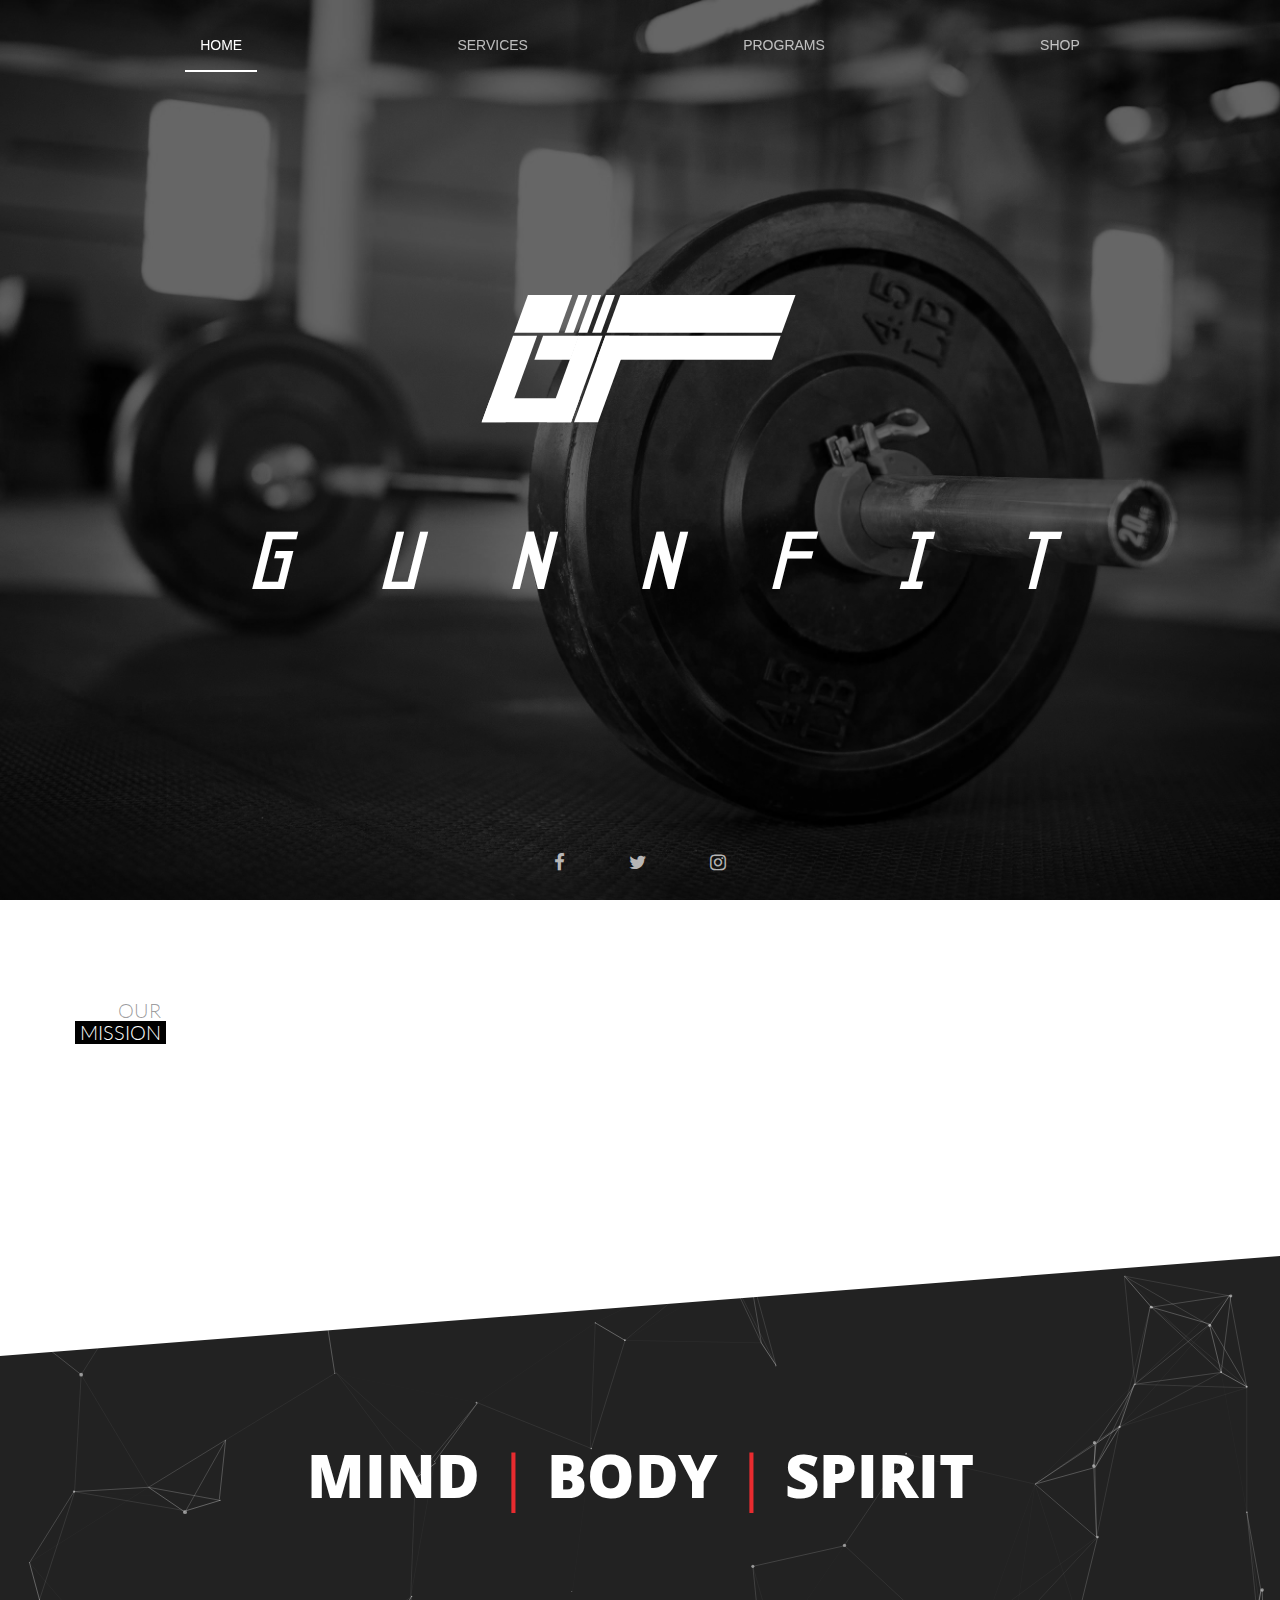
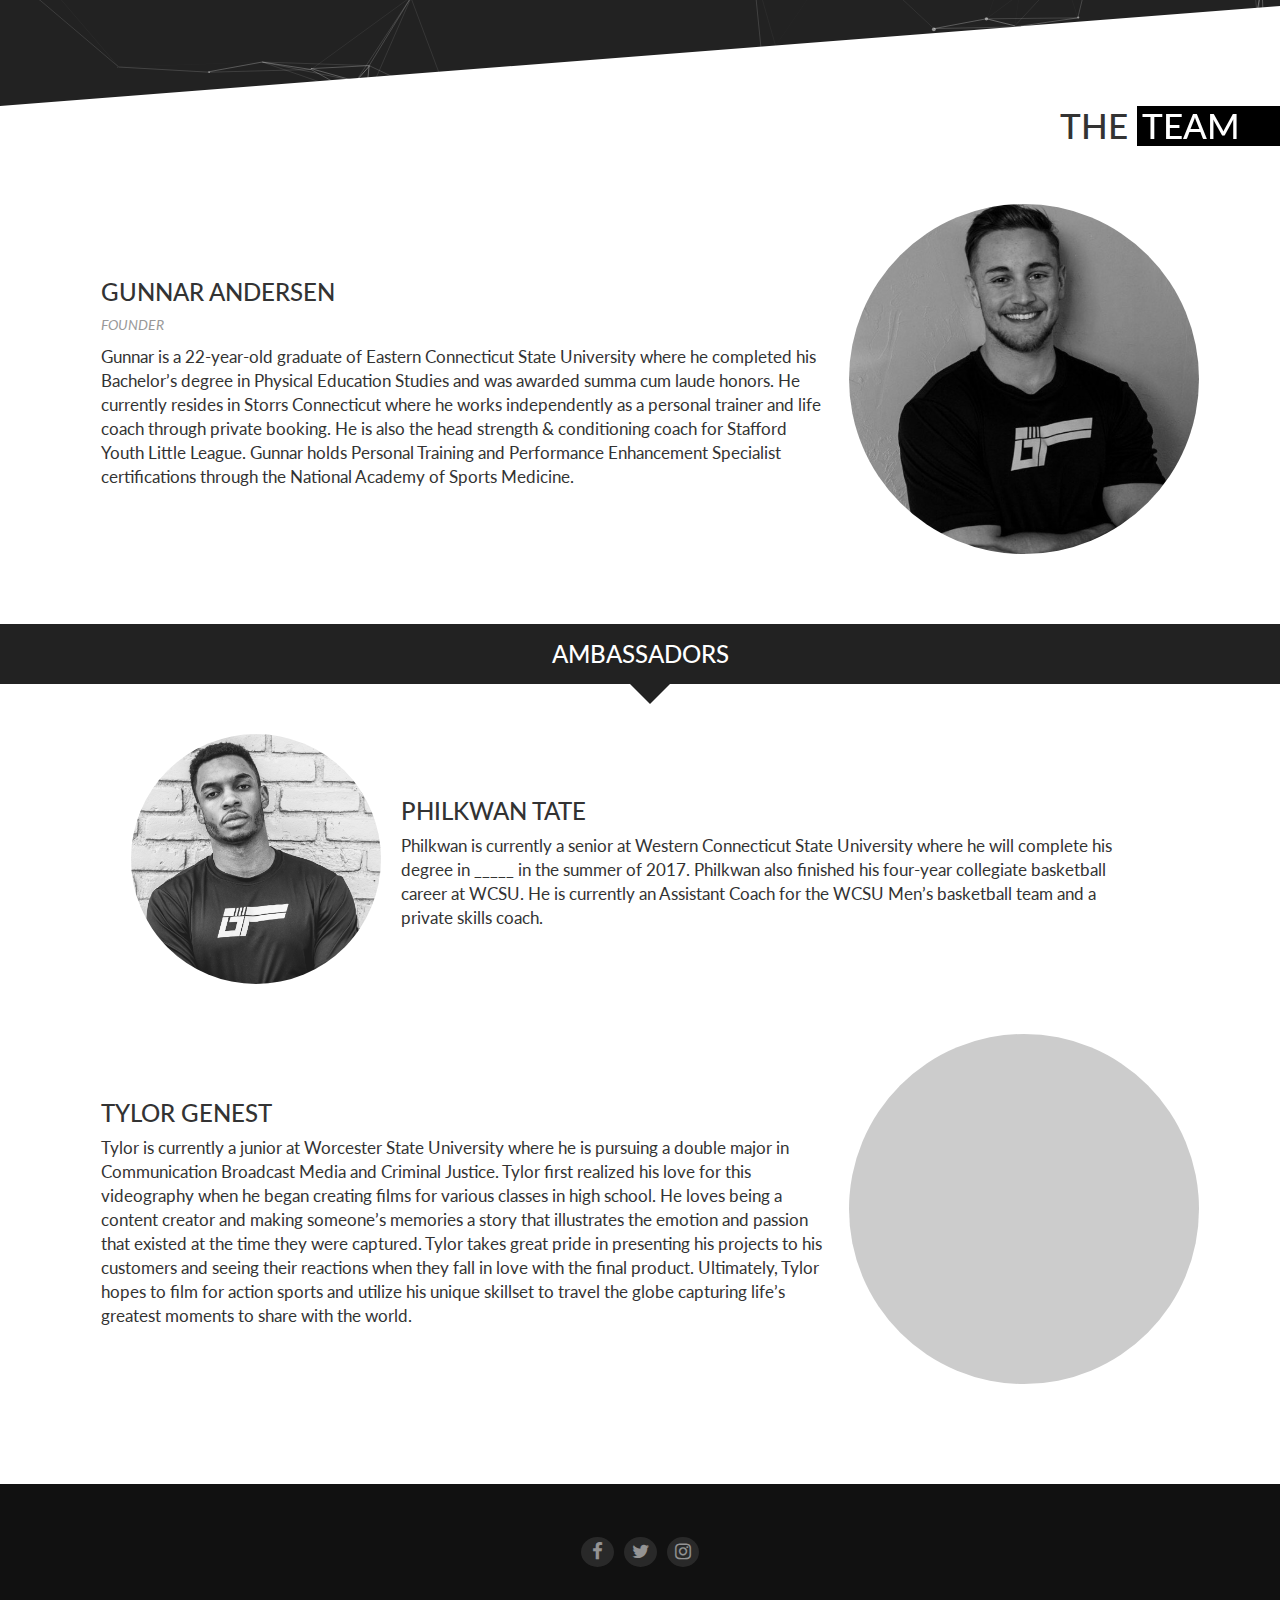
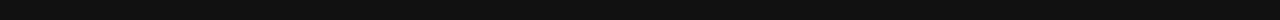
==== commit 3a00871f: "new stuff" ====
--- a/index.html
+++ b/index.html
@@ -73,12 +73,44 @@
           </div>
 
           <div class="container quote-view">
-            <h3>OUR<br><span class="quote-span">FOCUS</span></h2>
+            <h3>OUR<br><span class="quote-span">MISSION</span></h2>
               <p class="quote-text">GUNNFIT is on a mission to spread the truth about health and the power of positivity, embrace creativity, and encourage each individual to step outside of the box and chase their dreams no matter how big or frightening they may be</p>
             </div>
             
             <div id="particles-js">
-              <h3>MIND <span>/</span> BODY <span>/</span> SPIRIT</h3>
+              <h3>MIND <span>|</span> BODY <span>|</span> SPIRIT</h3>
+            </div>
+
+            <div class="bios">
+              <h2>THE <span>TEAM</span></h2>
+              <div class="bio limg">
+                <div class="bio-body">
+                  <h3>GUNNAR ANDERSEN</h3>
+                  <p class="sub">FOUNDER</p>
+                  <p class="bio-text">Gunnar is a 22-year-old graduate of Eastern Connecticut State University where he completed his Bachelor’s degree in Physical Education Studies and was awarded summa cum laude honors.
+He currently resides in Storrs Connecticut where he works independently as a personal trainer and life coach through private booking. He is also the head strength &amp; conditioning coach for Stafford Youth Little League. Gunnar holds Personal Training and Performance Enhancement Specialist certifications through the National Academy of Sports Medicine.</p>
+                </div>
+                <div class="bio-img gunnar">
+                </div>
+              </div>
+              <div class="separator">
+                <h3>AMBASSADORS</h3>
+              </div>
+              <div class="bio">
+              <div class="bio-img pkwan">
+                </div>
+                <div class="bio-body">
+                  <h3>PHILKWAN TATE</h3>
+                  <p class="bio-text">Philkwan is currently a senior at Western Connecticut State University where he will complete his degree in _____ in the summer of 2017.   Philkwan also finished his four-year collegiate basketball career at WCSU.  He is currently an Assistant Coach for the WCSU Men’s basketball team and a private skills coach.</p>
+              </div>
+              <div class="bio">
+                <div class="bio-body">
+                  <h3>TYLOR GENEST</h3>
+                  <p class="bio-text">Tylor is currently a junior at Worcester State University where he is pursuing a double major in Communication Broadcast Media and Criminal Justice. Tylor first realized his love for this videography when he began creating films for various classes in high school. He loves being a content creator and making someone’s memories a story that illustrates the emotion and passion that existed at the time they were captured.  Tylor takes great pride in presenting his projects to his customers and seeing their reactions when they fall in love with the final product. Ultimately, Tylor hopes to film for action sports and utilize his unique skillset to travel the globe capturing life’s greatest moments to share with the world.</p>
+                </div>
+                <div class="bio-img tylor">
+                </div>
+              </div>
             </div>
 
             <!--<div id="header-carousel" class="carousel slide" data-ride="carousel">
@@ -119,37 +151,11 @@
             </div>-->
 
             <footer>
-              <ul>
-                <p>Contact</p>
-                <li>1 (860) 8888</li>
-                <li>gunnar@gunnfit.com</li>
                 <div class="icon-bar-social">
                   <a href="https://www.facebook.com/gunnfit/"><i class="s-icon fa fa-facebook fa-lg" aria-hidden="true"></i></a>
                   <a href="https://twitter.com/gunnfit"><i class="s-icon fa fa-twitter fa-lg" aria-hidden="true"></i></a>
                   <a href="https://instagram.com/gunnfit"><i class="s-icon fa fa-instagram fa-lg" aria-hidden="true"></i></a>
                 </div>
-              </ul>
-              <ul>
-                <p>What we do</p>
-                <li><a>Link</a></li>
-                <li><a>Link</a></li>
-                <li><a>Link</a></li>
-                <li><a>Link</a></li>
-              </ul>
-              <ul>
-                <p>Resources</p>
-                <li><a>Link</a></li>
-                <li><a>Link</a></li>
-                <li><a>Link</a></li>
-                <li><a>Link</a></li>
-              </ul>
-              <ul>
-                <p>Another Section</p>
-                <li><a>Link</a></li>
-                <li><a>Link</a></li>
-                <li><a>Link</a></li>
-                <li><a>Link</a></li>
-              </ul>
             </footer>
 
             <script src="//ajax.googleapis.com/ajax/libs/jquery/1.11.2/jquery.min.js"></script>
--- a/css/main.css
+++ b/css/main.css
@@ -778,14 +778,20 @@
       bbackground-position: center -18vw; } }
 
 .shop-header {
-  height: 500px;
-  background: url("../img/gunnar9.jpg");
+  background: url("../img/IMG_7687.PNG");
   background-attachment: fixed;
   background-size: 100vw;
   background-position: center 0;
-  height: 60vw;
-  max-height: 95vh;
+  height: 100vw;
   background-repeat: no-repeat; }
+  @media screen and (min-width: 850px) {
+    .shop-header {
+      background: url("../img/IMG_7687.PNG");
+      background-attachment: fixed;
+      background-size: 100vw;
+      background-position: center -38vw;
+      height: 50vw;
+      background-repeat: no-repeat; } }
 
 .content {
   background: #DDDDDD; }
@@ -915,4 +921,187 @@
     .grid-container .strength {
       background-position: -70px 0; } }
 
+.bios {
+  margin-top: -100px; }
+  .bios h2 {
+    text-align: right;
+    font-family: 'Lato', sans-serif;
+    padding: 0 40px 0 20px;
+    font-size: 2.5em; }
+    .bios h2 span {
+      color: white;
+      position: relative;
+      margin-left: 5px; }
+      .bios h2 span:before {
+        content: "";
+        position: absolute;
+        z-index: -1;
+        top: 0;
+        bottom: 0;
+        left: -5px;
+        right: -200px;
+        background: black;
+        transition: right 0.5s ease-in-out; }
+  .bios .separator {
+    width: 100%;
+    background: #222222;
+    color: white;
+    position: relative;
+    height: 60px; }
+    .bios .separator h3 {
+      text-align: center;
+      line-height: 60px;
+      font-family: 'Lato', sans-serif; }
+    .bios .separator:after {
+      position: absolute;
+      top: 100%;
+      left: 50%;
+      margin-left: -10px;
+      content: '';
+      width: 0;
+      height: 0;
+      border-top: solid 20px #222222;
+      border-left: solid 20px transparent;
+      border-right: solid 20px transparent; }
+  .bios .bio {
+    display: flex;
+    justify-content: center;
+    align-items: center;
+    flex-wrap: wrap;
+    padding: 50px 0 50px 0; }
+    .bios .bio h3 {
+      font-family: 'Lato', sans-serif; }
+    .bios .bio .bio-body {
+      font-family: 'Lato', sans-serif;
+      width: 60vw;
+      padding: 0 20px 0 20px; }
+      .bios .bio .bio-body .sub {
+        font-style: italic;
+        color: #999999; }
+      .bios .bio .bio-body .bio-text {
+        font-size: 1.2em; }
+    .bios .bio .bio-img {
+      border-radius: 50%;
+      height: 350px;
+      width: 350px;
+      max-width: 100vw;
+      max-height: 100vw;
+      background-size: cover;
+      background-position: center center;
+      -moz-filter: url("data:image/svg+xml;utf8,<svg xmlns='http://www.w3.org/2000/svg'><filter id='grayscale'><feColorMatrix type='matrix' values='0.3333 0.3333 0.3333 0 0 0.3333 0.3333 0.3333 0 0 0.3333 0.3333 0.3333 0 0 0 0 0 1 0'/></filter></svg>#grayscale");
+      -o-filter: url("data:image/svg+xml;utf8,<svg xmlns='http://www.w3.org/2000/svg'><filter id='grayscale'><feColorMatrix type='matrix' values='0.3333 0.3333 0.3333 0 0 0.3333 0.3333 0.3333 0 0 0.3333 0.3333 0.3333 0 0 0 0 0 1 0'/></filter></svg>#grayscale");
+      -webkit-filter: grayscale(100%);
+      align-self: flex-end;
+      background-color: #CCCCCC; }
+    .bios .bio .gunnar {
+      background-image: url("../img/IMG_7685.PNG"); }
+    .bios .bio .pkwan {
+      background-image: url("../img/IMG_4261.JPG");
+      background-position: center 0px;
+      height: 250px;
+      width: 250px; }
+    @media screen and (max-width: 750px) {
+      .bios .bio .bio-body {
+        width: 100vw;
+        text-align: center; } }
+  .bios .limg {
+    flex-wrap: wrap-reverse; }
+
+.serv-desc {
+  text-align: center;
+  font-family: 'Lato', sans-serif;
+  background: transparent; }
+  .serv-desc h3 {
+    font-size: 2.3em;
+    padding: 50px 0 30px 0; }
+  .serv-desc p {
+    font-size: 1.3em;
+    padding: 0 80px 30px 80px; }
+
+.video-box {
+  width: 100%;
+  background: black;
+  height: 400px; }
+
+.online-pt .cost-breakdown {
+  width: 90%;
+  margin: 0 auto;
+  text-align: center;
+  display: flex;
+  align-items: center;
+  justify-content: space-around;
+  flex-wrap: wrap;
+  font-family: 'Lato', sans-serif; }
+  .online-pt .cost-breakdown h3 {
+    padding-bottom: 10px; }
+  .online-pt .cost-breakdown .period {
+    color: #AAAAAA;
+    padding-bottom: 15px; }
+
+.costbox {
+  padding: 0 30px 30px 30px; }
+
+.cost {
+  font-size: 3em; }
+  .cost span {
+    font-size: 0.3em; }
+
+.cost-nutr {
+  font-size: 3em !important;
+  padding: 20px !important; }
+
+.buy-button {
+  background: #E82B2F;
+  color: white;
+  border: none;
+  border-radius: 5px;
+  padding: 8px 30px 8px 30px; }
+  .buy-button:hover {
+    background: #ca161a; }
+
+.nutrition {
+  background: #EEEEEE; }
+  .nutrition p {
+    padding-bottom: 10px; }
+  .nutrition .n-desc {
+    display: flex; }
+  .nutrition .dietimg {
+    background-image: url("../img/veg.jpg");
+    background-size: 600px;
+    background-position: center center;
+    width: 400px;
+    height: 200px;
+    display: flex;
+    align-self: flex-end; }
+  .nutrition ul {
+    text-align: left;
+    font-size: 1.3em;
+    padding-bottom: 10px;
+    width: 250px;
+    margin: 0 auto; }
+  .nutrition i {
+    font-size: 0.8em; }
+
+.pt .cost-breakdown {
+  width: 90%;
+  margin: 0 auto;
+  text-align: center;
+  display: flex;
+  align-items: center;
+  justify-content: space-around;
+  flex-wrap: wrap;
+  font-family: 'Lato', sans-serif; }
+  .pt .cost-breakdown h3 {
+    padding-bottom: 10px; }
+  .pt .cost-breakdown .period {
+    color: #AAAAAA;
+    padding-bottom: 15px; }
+.pt .costbox h3 {
+  font-size: 1.8em;
+  padding: 0; }
+.pt .costbox .cost {
+  font-size: 2.5em; }
+.pt h3 {
+  padding-bottom: 0; }
+
 /*# sourceMappingURL=main.css.map */
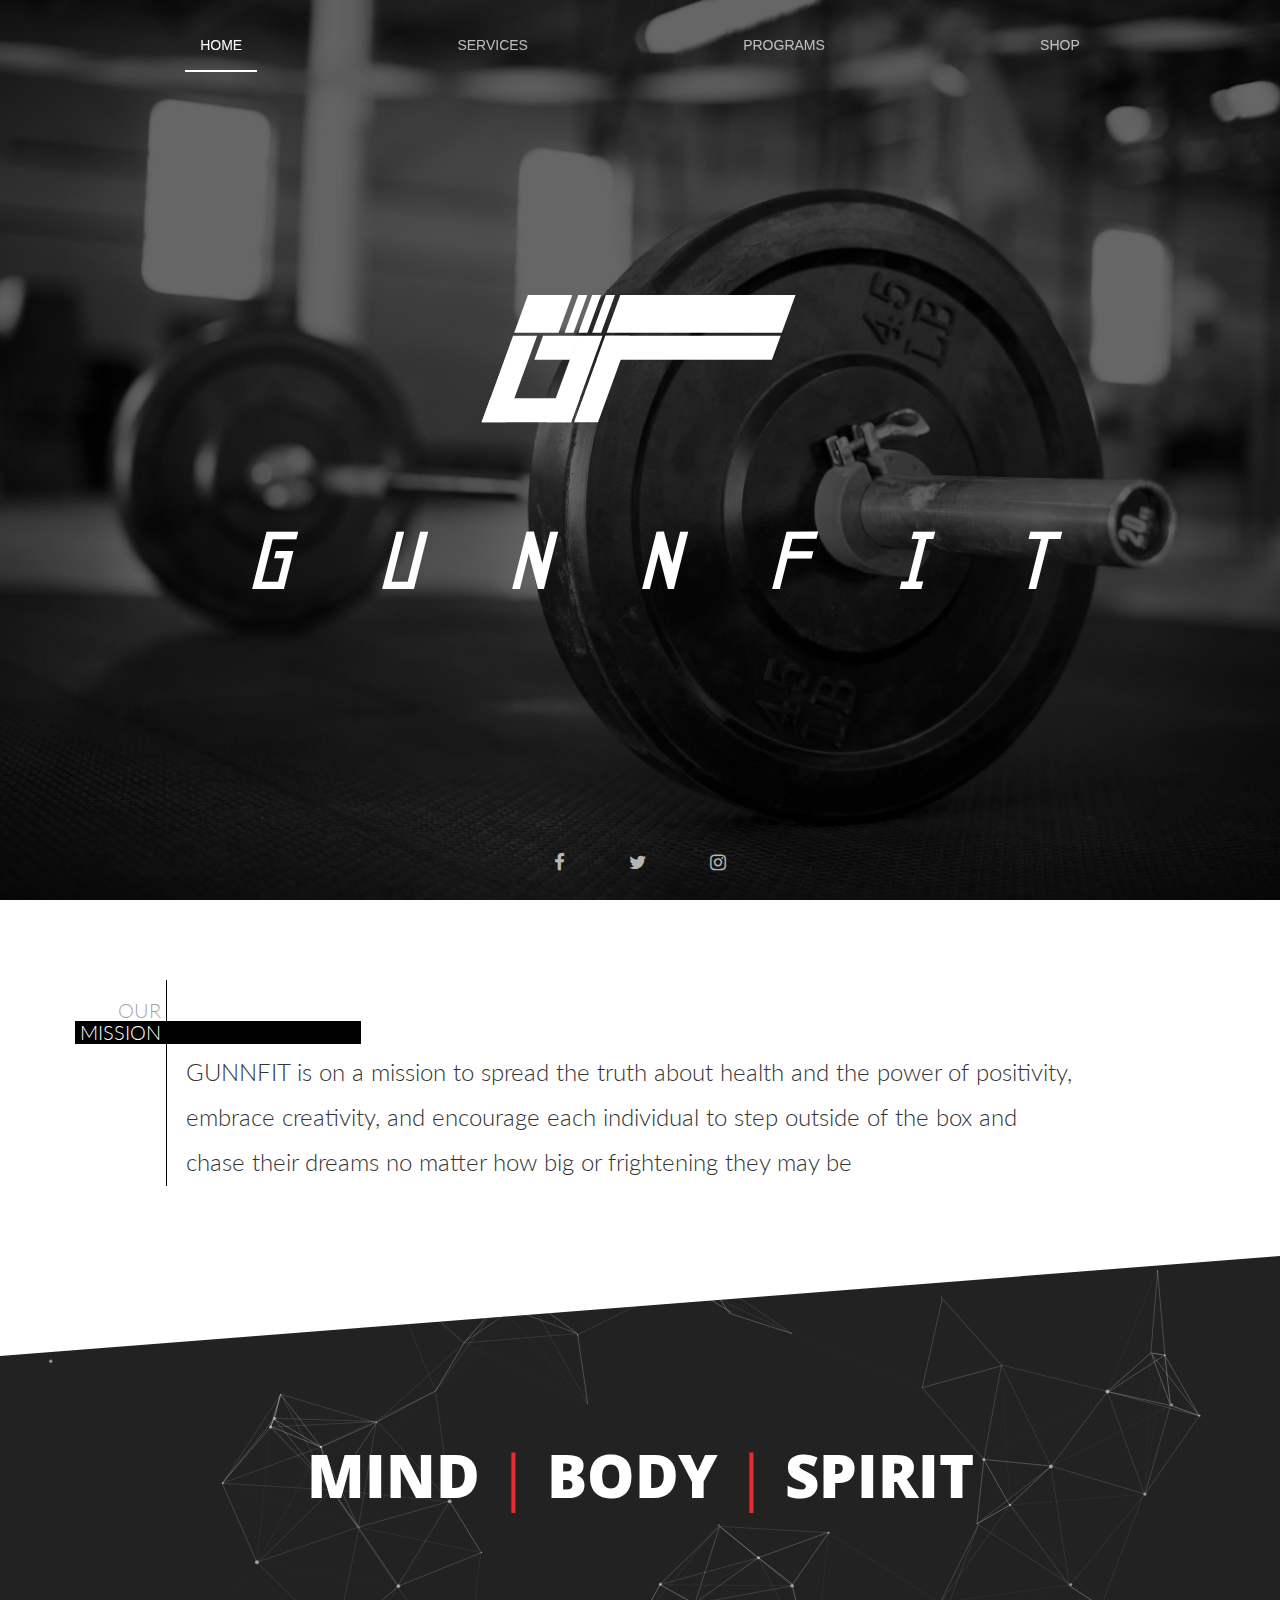
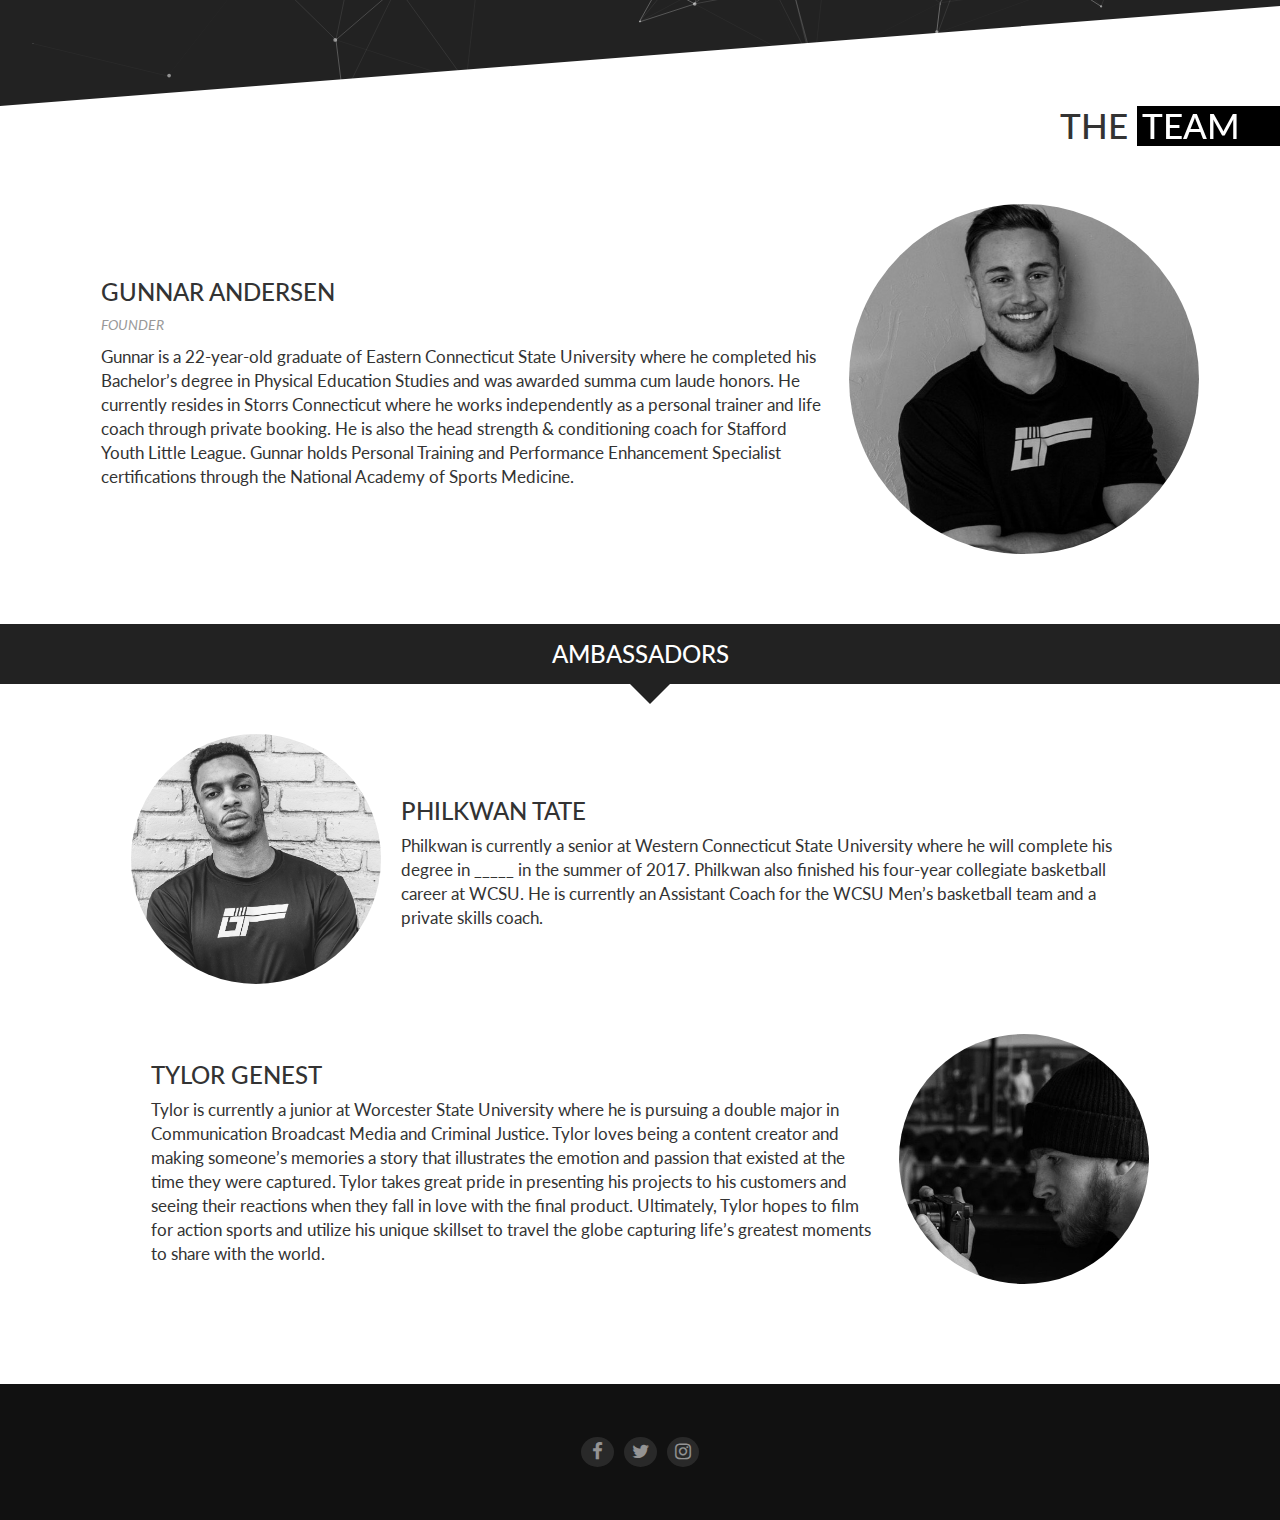
==== commit 7b767c7e: "Updates" ====
--- a/index.html
+++ b/index.html
@@ -103,10 +103,10 @@
                   <h3>PHILKWAN TATE</h3>
                   <p class="bio-text">Philkwan is currently a senior at Western Connecticut State University where he will complete his degree in _____ in the summer of 2017.   Philkwan also finished his four-year collegiate basketball career at WCSU.  He is currently an Assistant Coach for the WCSU Men’s basketball team and a private skills coach.</p>
               </div>
-              <div class="bio">
+              <div class="bio limg">
                 <div class="bio-body">
                   <h3>TYLOR GENEST</h3>
-                  <p class="bio-text">Tylor is currently a junior at Worcester State University where he is pursuing a double major in Communication Broadcast Media and Criminal Justice. Tylor first realized his love for this videography when he began creating films for various classes in high school. He loves being a content creator and making someone’s memories a story that illustrates the emotion and passion that existed at the time they were captured.  Tylor takes great pride in presenting his projects to his customers and seeing their reactions when they fall in love with the final product. Ultimately, Tylor hopes to film for action sports and utilize his unique skillset to travel the globe capturing life’s greatest moments to share with the world.</p>
+                  <p class="bio-text">Tylor is currently a junior at Worcester State University where he is pursuing a double major in Communication Broadcast Media and Criminal Justice. Tylor loves being a content creator and making someone’s memories a story that illustrates the emotion and passion that existed at the time they were captured. Tylor takes great pride in presenting his projects to his customers and seeing their reactions when they fall in love with the final product. Ultimately, Tylor hopes to film for action sports and utilize his unique skillset to travel the globe capturing life’s greatest moments to share with the world.</p>
                 </div>
                 <div class="bio-img tylor">
                 </div>
--- a/css/main.css
+++ b/css/main.css
@@ -357,11 +357,9 @@
         top: 0;
         bottom: 0;
         left: -5px;
-        right: -5px;
+        right: -200px;
         background: black;
         transition: right 0.5s ease-in-out; }
-    .quote-view h3 .expanded-span:before {
-      right: -200px; }
   .quote-view p {
     width: 80%;
     font-size: 1.7em;
@@ -371,21 +369,17 @@
     position: relative;
     padding-top: 70px;
     padding-left: 10px;
-    color: transparent;
+    color: inherit;
     transition: color 0.5s ease-out; }
     .quote-view p:before {
       content: "";
-      height: 0%;
+      height: 100%;
       display: block;
       position: absolute;
       top: 0;
       left: -10px;
       border-left: solid 1px black;
       transition: height 0.5s ease-in-out; }
-  .quote-view .expanded-border {
-    color: inherit; }
-    .quote-view .expanded-border:before {
-      height: 100%; }
   @media screen and (max-width: 750px) {
     .quote-view {
       padding: 50px 10px 120px 10px;
@@ -736,7 +730,7 @@
 header {
   height: 230px;
   width: 100%;
-  background-image: url("../img/gunnar2.jpg");
+  background-image: url("../img/tire.jpg");
   -moz-filter: url("data:image/svg+xml;utf8,<svg xmlns='http://www.w3.org/2000/svg'><filter id='grayscale'><feColorMatrix type='matrix' values='0.3333 0.3333 0.3333 0 0 0.3333 0.3333 0.3333 0 0 0.3333 0.3333 0.3333 0 0 0 0 0 1 0'/></filter></svg>#grayscale");
   -o-filter: url("data:image/svg+xml;utf8,<svg xmlns='http://www.w3.org/2000/svg'><filter id='grayscale'><feColorMatrix type='matrix' values='0.3333 0.3333 0.3333 0 0 0.3333 0.3333 0.3333 0 0 0.3333 0.3333 0.3333 0 0 0 0 0 1 0'/></filter></svg>#grayscale");
   -webkit-filter: grayscale(100%);
@@ -777,6 +771,9 @@
     header {
       bbackground-position: center -18vw; } }
 
+.prog {
+  background-image: url("../img/gunnar2.jpg"); }
+
 .shop-header {
   background: url("../img/IMG_7687.PNG");
   background-attachment: fixed;
@@ -797,10 +794,9 @@
   background: #DDDDDD; }
 
 .subheader {
-  position: relative;
-  background: white; }
+  position: relative; }
   .subheader .secondary-sub {
-    padding: 110px 80px 110px 80px;
+    padding: 110px 80px 150px 80px;
     margin: 0 auto;
     text-align: center;
     font-family: 'Lato', sans-serif; }
@@ -808,15 +804,6 @@
       .subheader .secondary-sub {
         padding: 110px 20px 110px 20px;
         font-size: 1.9em; } }
-  .subheader:before {
-    content: "";
-    position: absolute;
-    bottom: -100px;
-    width: 0;
-    height: 0;
-    border-style: solid;
-    border-width: 60px 0 100px 100vw;
-    border-color: transparent transparent transparent white; }
 
 .shop-sub {
   background: white;
@@ -831,34 +818,69 @@
       font-size: 1.5em; } }
 
 .grid-container {
-  display: flex;
-  flex-wrap: wrap;
-  align-items: center;
-  justify-content: center;
-  padding-top: 0px;
-  padding-bottom: 100px; }
+  background: #DDDDDD;
+  padding-top: 50px; }
   .grid-container .program-container {
-    width: 300px;
-    height: 400px;
-    background: #222222;
-    margin: 15px;
+    margin: 0 auto 50px auto;
+    width: 95%;
+    height: 300px;
+    background: white;
     border-radius: 3px;
-    position: relative;
-    box-shadow: 0 1px 3px rgba(0, 0, 0, 0.12), 0 1px 2px rgba(0, 0, 0, 0.24);
+    box-shadow: 0 10px 20px rgba(0, 0, 0, 0.19), 0 6px 6px rgba(0, 0, 0, 0.23);
     overflow: hidden;
     background-repeat: no-repeat; }
+    .grid-container .program-container .program-img {
+      width: 50%;
+      position: relative; }
+      .grid-container .program-container .program-img:after {
+        content: "";
+        position: absolute;
+        width: 0;
+        height: 0;
+        right: 0;
+        border-style: solid;
+        border-width: 0 0 250px 200px;
+        border-color: transparent transparent white transparent; }
     .grid-container .program-container .program-description {
       background: white;
-      position: absolute;
-      bottom: 0;
-      height: 110px;
-      width: 100%; }
+      width: 50%;
+      position: relative; }
+    .grid-container .program-container .info {
+      background: #AAAAAA;
+      font-family: "Lato", sans-serif;
+      padding: 10px 0 10px 0;
+      color: white;
+      border: none;
+      width: 100vw;
+      height: 50px;
+      outline: none; }
+      .grid-container .program-container .info:hover {
+        background: #E82B2F; }
+      .grid-container .program-container .info:hover {
+        background: #E82B2F; }
+    .grid-container .program-container .left:after {
+      left: 0;
+      right: inherit;
+      border-width: 250px 0 0 200px;
+      border-color: transparent transparent transparent white; }
+    .grid-container .program-container .upper {
+      display: flex;
+      height: 250px; }
     .grid-container .program-container h3 {
       color: black;
       font-family: 'Lato',sans-serif;
+      font-size: 2.4em;
       background: white;
-      width: 100%;
-      padding-left: 10px; }
+      padding-left: 10px;
+      position: absolute;
+      bottom: 80px;
+      z-index: 3;
+      white-space: nowrap;
+      text-align: center;
+      width: 100%; }
+    .grid-container .program-container .right {
+      text-align: right;
+      margin-left: -95px; }
     .grid-container .program-container p {
       padding-left: 10px;
       padding-right: 10px;
@@ -866,36 +888,58 @@
       height: 60px;
       color: rgba(0, 0, 0, 0.8);
       font-family: 'Lato', sans-serif; }
+    .grid-container .program-container .drop-down {
+      padding: 15px 20px 15px 20px;
+      background: white; }
+      .grid-container .program-container .drop-down p {
+        font-size: 1.3em;
+        padding: 10px 20px 10px 20px;
+        background: transparent;
+        color: black;
+        height: auto; }
+      .grid-container .program-container .drop-down ul {
+        font-family: 'Lato', sans-serif; }
+      @media screen and (max-width: 750px) {
+        .grid-container .program-container .drop-down {
+          padding: 10px 0px 10px 5px; } }
+    .grid-container .program-container .program-cost {
+      text-align: center; }
+      .grid-container .program-container .program-cost p {
+        font-size: 3em; }
+      .grid-container .program-container .program-cost button {
+        width: 50%;
+        height: 50px; }
     @media screen and (max-width: 750px) {
-      .grid-container .program-container {
-        width: 100vw; } }
+      .grid-container .program-container h3 {
+        bottom: 5px;
+        font-size: 1.6em; }
+      .grid-container .program-container .right {
+        width: 230px; }
+      .grid-container .program-container .program-img {
+        width: 60%; }
+      .grid-container .program-container .program-description {
+        width: 40%; } }
+  .grid-container .container-long {
+    height: auto; }
   .grid-container .twelve {
     background-image: url("../img/gunnar5.jpg");
     background-position: -70px -30px;
     background-size: cover; }
   .grid-container .booty {
     background-image: url("../img/b1.JPG");
-    background-position: -100px -50px;
+    background-position: 0 -50px;
     background-size: cover; }
   .grid-container .volume {
     background-image: url("../img/gunnar11.jpg");
-    background-position: -120px -20px;
+    background-position: 0 -20px;
     background-size: cover; }
   .grid-container .strength {
     background-image: url("../img/gunnar6.jpg");
-    background-position: -150px;
+    background-position: 0;
     background-size: cover; }
-  .grid-container .diet {
-    background-image: url("../img/veg.jpg");
-    background-position: -90px -100px;
-    background-size: cover; }
-  .grid-container .online {
-    background-image: url("../img/live.svg");
-    background-color: #E62119;
-    background-position: right;
-    background-size: 200px; }
-  .grid-container .relocate {
-    background-image: url("../img/gunnar5.jpg");
+  .grid-container .four {
+    background-image: url("../img/gunnar3.jpg");
+    background-position: 0;
     background-size: cover; }
   @media screen and (max-width: 750px) {
     .grid-container .twelve {
@@ -920,6 +964,10 @@
       background-position: -90px -25px; }
     .grid-container .strength {
       background-position: -70px 0; } }
+
+.content {
+  background: none;
+  position: relative; }
 
 .bios {
   margin-top: -100px; }
@@ -1000,6 +1048,12 @@
       background-position: center 0px;
       height: 250px;
       width: 250px; }
+    .bios .bio .tylor {
+      background-image: url("../img/tylor.PNG");
+      background-position: -10px center;
+      background-size: 350px;
+      height: 250px;
+      width: 250px; }
     @media screen and (max-width: 750px) {
       .bios .bio .bio-body {
         width: 100vw;
@@ -1017,11 +1071,17 @@
   .serv-desc p {
     font-size: 1.3em;
     padding: 0 80px 30px 80px; }
+  @media screen and (max-width: 750px) {
+    .serv-desc p {
+      font-size: 1.3em;
+      padding: 0 10px 30px 10px; } }
 
 .video-box {
   width: 100%;
   background: black;
-  height: 400px; }
+  height: 400px;
+  color: white;
+  text-align: center; }
 
 .online-pt .cost-breakdown {
   width: 90%;
@@ -1060,7 +1120,23 @@
     background: #ca161a; }
 
 .nutrition {
-  background: #EEEEEE; }
+  background-image: url("../img/veg.jpg");
+  background-size: cover;
+  background-attachment: fixed;
+  position: relative;
+  color: white; }
+  .nutrition * {
+    position: relative;
+    z-index: 1; }
+  .nutrition::after {
+    content: "";
+    display: block;
+    width: 100%;
+    height: 100%;
+    background-color: rgba(0, 0, 0, 0.6);
+    position: absolute;
+    top: 0;
+    left: 0; }
   .nutrition p {
     padding-bottom: 10px; }
   .nutrition .n-desc {
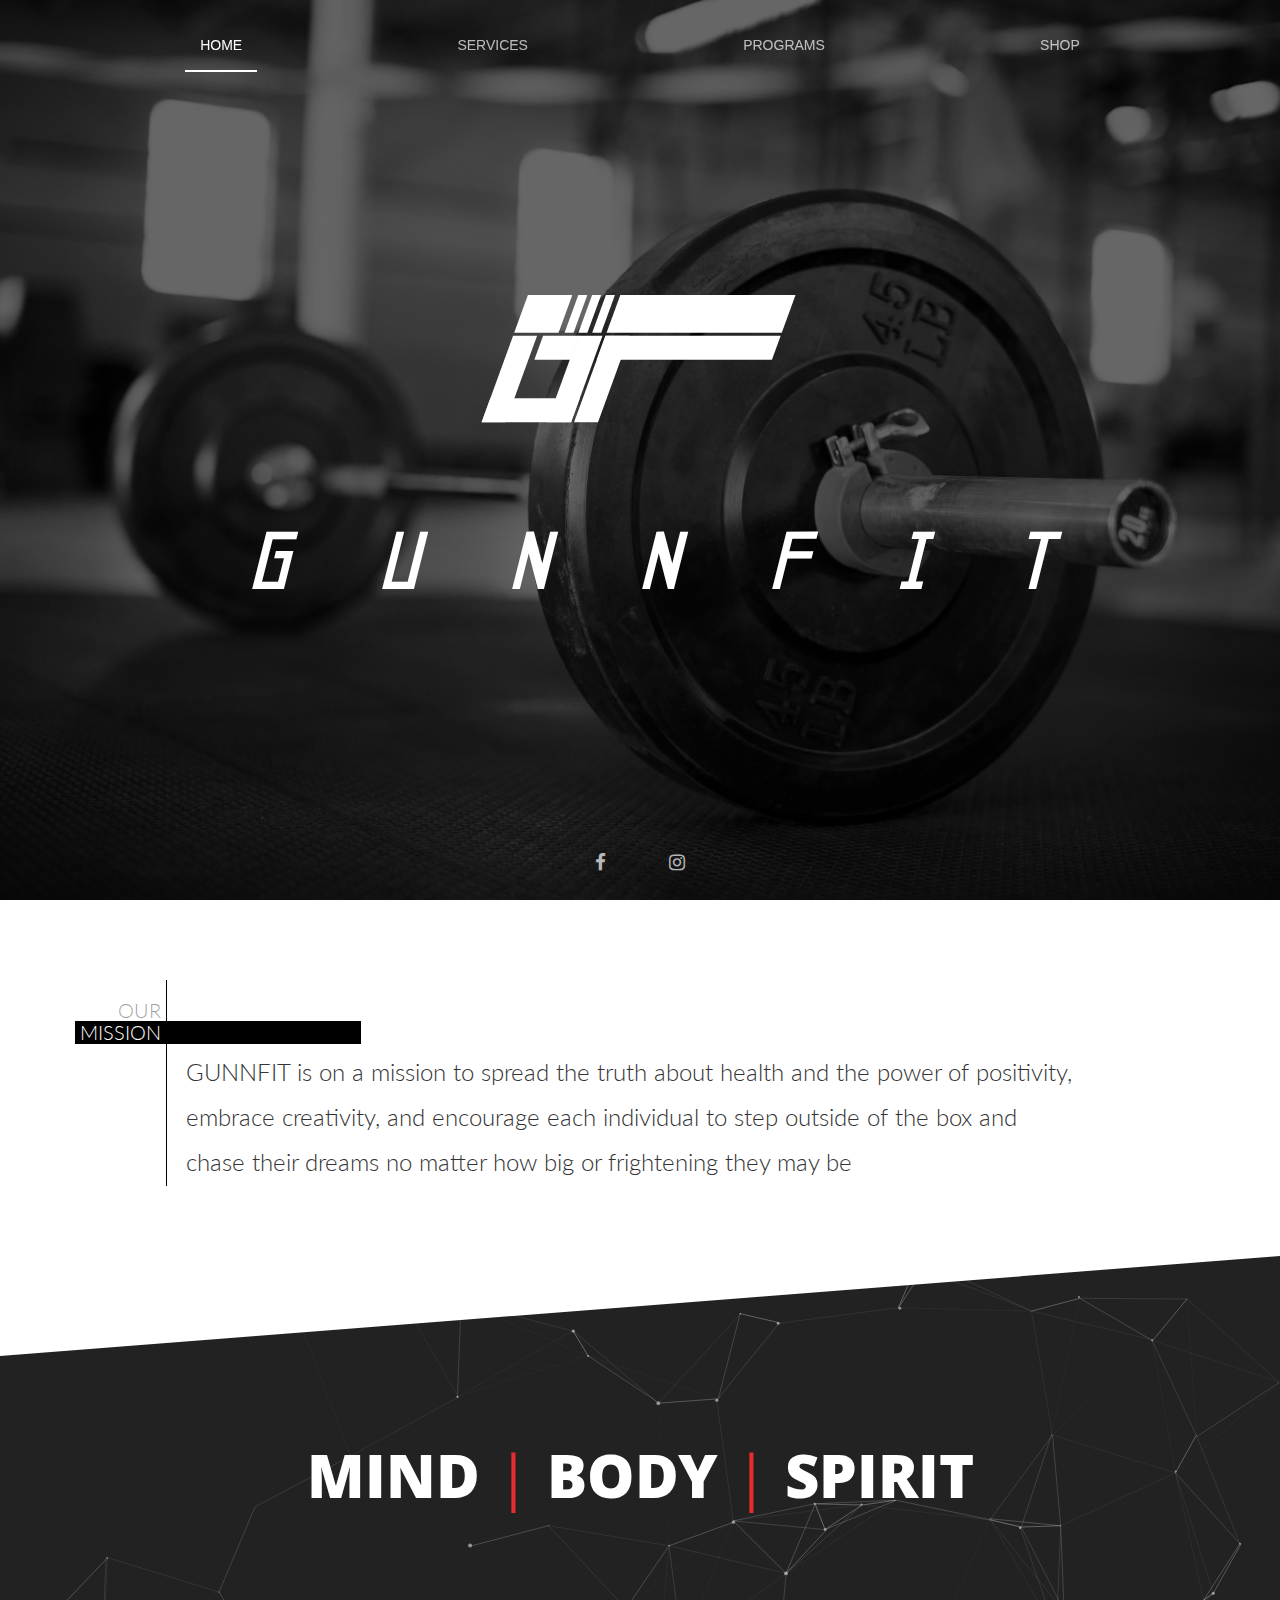
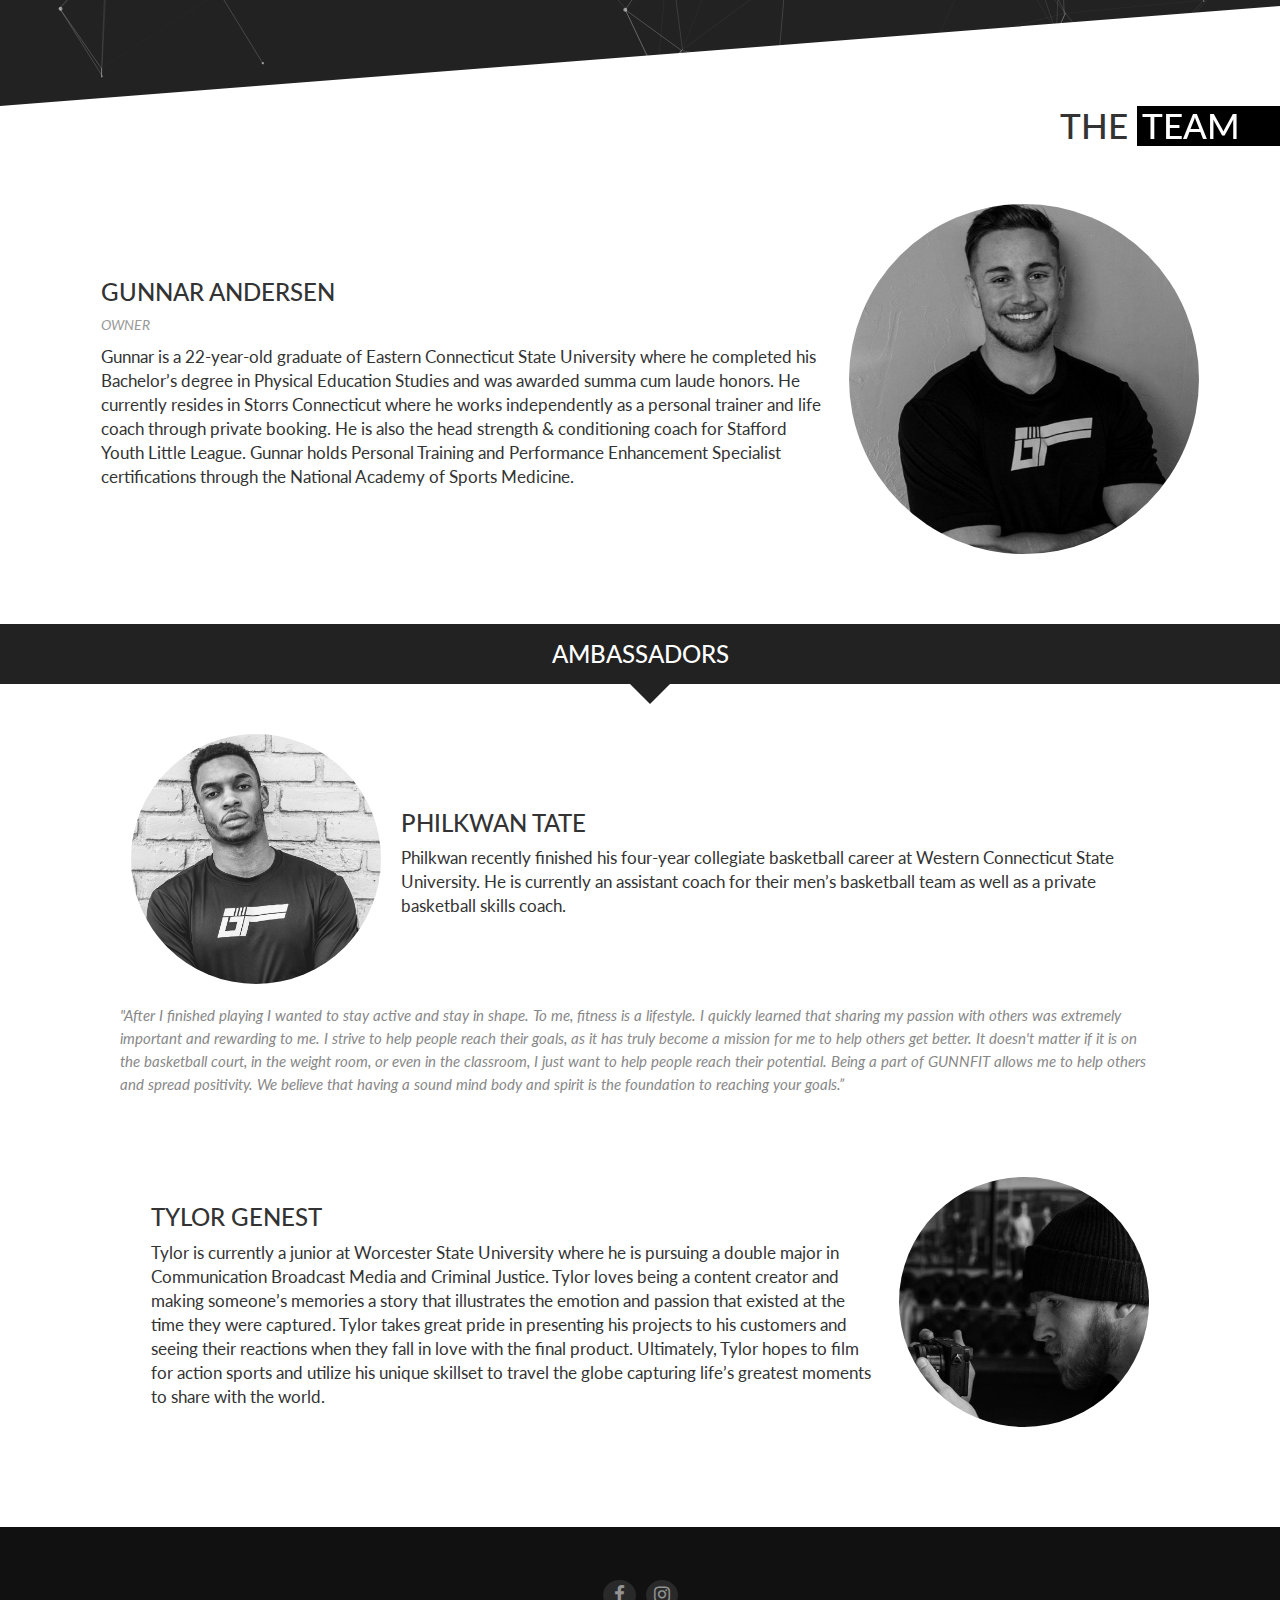
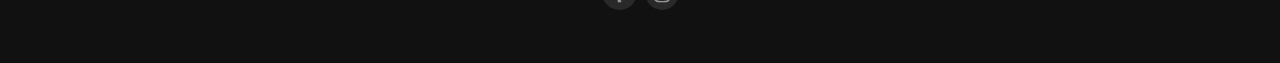
==== commit 77ff5c10: "doc changes" ====
--- a/index.html
+++ b/index.html
@@ -66,7 +66,6 @@
 
             <div class="icon-bar-social">
               <a href="https://www.facebook.com/gunnfit/"><i class="s-icon fa fa-facebook fa-lg" aria-hidden="true"></i></a>
-              <a href="https://twitter.com/gunnfit"><i class="s-icon fa fa-twitter fa-lg" aria-hidden="true"></i></a>
               <a href="https://instagram.com/gunnfit"><i class="s-icon fa fa-instagram fa-lg" aria-hidden="true"></i></a>
             </div>
 
@@ -86,7 +85,7 @@
               <div class="bio limg">
                 <div class="bio-body">
                   <h3>GUNNAR ANDERSEN</h3>
-                  <p class="sub">FOUNDER</p>
+                  <p class="sub">OWNER</p>
                   <p class="bio-text">Gunnar is a 22-year-old graduate of Eastern Connecticut State University where he completed his Bachelor’s degree in Physical Education Studies and was awarded summa cum laude honors.
 He currently resides in Storrs Connecticut where he works independently as a personal trainer and life coach through private booking. He is also the head strength &amp; conditioning coach for Stafford Youth Little League. Gunnar holds Personal Training and Performance Enhancement Specialist certifications through the National Academy of Sports Medicine.</p>
                 </div>
@@ -101,8 +100,9 @@
                 </div>
                 <div class="bio-body">
                   <h3>PHILKWAN TATE</h3>
-                  <p class="bio-text">Philkwan is currently a senior at Western Connecticut State University where he will complete his degree in _____ in the summer of 2017.   Philkwan also finished his four-year collegiate basketball career at WCSU.  He is currently an Assistant Coach for the WCSU Men’s basketball team and a private skills coach.</p>
-              </div>
+                  <p class="bio-text">Philkwan recently finished his four-year collegiate basketball career at Western Connecticut State University. He is currently an assistant coach for their men’s basketball team as well as a private basketball skills coach.</p>
+              </div>
+              <p class="bio-q"><i>"After I finished playing I wanted to stay active and stay in shape. To me, fitness is a lifestyle. I quickly learned that sharing my passion with others was extremely important and rewarding to me. I strive to help people reach their goals, as it has truly become a mission for me to help others get better.  It doesn't matter if it is on the basketball court, in the weight room, or even in the classroom, I just want to help people reach their potential. Being a part of GUNNFIT allows me to help others and spread positivity. We believe that having a sound mind body and spirit is the foundation to reaching your goals.”</i></p>
               <div class="bio limg">
                 <div class="bio-body">
                   <h3>TYLOR GENEST</h3>
@@ -153,7 +153,6 @@
             <footer>
                 <div class="icon-bar-social">
                   <a href="https://www.facebook.com/gunnfit/"><i class="s-icon fa fa-facebook fa-lg" aria-hidden="true"></i></a>
-                  <a href="https://twitter.com/gunnfit"><i class="s-icon fa fa-twitter fa-lg" aria-hidden="true"></i></a>
                   <a href="https://instagram.com/gunnfit"><i class="s-icon fa fa-instagram fa-lg" aria-hidden="true"></i></a>
                 </div>
             </footer>
--- a/css/main.css
+++ b/css/main.css
@@ -807,19 +807,45 @@
 
 .shop-sub {
   background: white;
-  padding: 110px 80px 110px 80px;
+  padding: 100px 80px 100px 80px;
   margin: 0 auto;
-  text-align: center;
+  text-align: left;
   font-family: 'Lato', sans-serif;
-  line-height: 1.5em; }
+  line-height: 1.5em;
+  font-size: 1.8em; }
+  .shop-sub ul {
+    padding: 30px 80px 30px 80px;
+    margin: 0 auto;
+    text-align: left; }
+    .shop-sub ul li {
+      padding-left: 20px; }
   @media screen and (max-width: 750px) {
     .shop-sub {
       padding: 80px 10px 80px 10px;
-      font-size: 1.5em; } }
+      font-size: 1.5em; }
+      .shop-sub ul {
+        padding: 30px 50px 30px 50px; } }
+
+.cost-breakdown {
+  width: 90%;
+  margin: 0 auto;
+  text-align: center;
+  display: flex;
+  align-items: center;
+  justify-content: space-around;
+  flex-wrap: wrap;
+  font-family: 'Lato', sans-serif; }
+  .cost-breakdown .costbox {
+    padding: 0 30px 30px 30px; }
+  .cost-breakdown .cost {
+    font-size: 3em; }
+    .cost-breakdown .cost span {
+      font-size: 0.3em; }
 
 .grid-container {
   background: #DDDDDD;
-  padding-top: 50px; }
+  padding-top: 50px;
+  padding-bottom: 50px; }
   .grid-container .program-container {
     margin: 0 auto 50px auto;
     width: 95%;
@@ -870,12 +896,11 @@
       color: black;
       font-family: 'Lato',sans-serif;
       font-size: 2.4em;
-      background: white;
+      background: none;
       padding-left: 10px;
       position: absolute;
       bottom: 80px;
       z-index: 3;
-      white-space: nowrap;
       text-align: center;
       width: 100%; }
     .grid-container .program-container .right {
@@ -919,6 +944,24 @@
         width: 60%; }
       .grid-container .program-container .program-description {
         width: 40%; } }
+  .grid-container .custom-cost {
+    display: flex;
+    align-items: center;
+    justify-content: space-around;
+    flex-wrap: wrap;
+    font-family: 'Lato', sans-serif; }
+    .grid-container .custom-cost .cc {
+      min-width: 200px; }
+    .grid-container .custom-cost .cust-buy {
+      background: #E82B2F;
+      color: white;
+      border: none;
+      border-radius: 5px;
+      padding: 8px 30px 8px 30px;
+      text-align: center;
+      min-width: 150px; }
+      .grid-container .custom-cost .cust-buy:hover {
+        background: #ca161a; }
   .grid-container .container-long {
     height: auto; }
   .grid-container .twelve {
@@ -941,6 +984,8 @@
     background-image: url("../img/gunnar3.jpg");
     background-position: 0;
     background-size: cover; }
+  .grid-container .custom {
+    background-color: #E82B2F; }
   @media screen and (max-width: 750px) {
     .grid-container .twelve {
       background-position: 0 -25px; }
@@ -1061,6 +1106,16 @@
   .bios .limg {
     flex-wrap: wrap-reverse; }
 
+.bio-q {
+  padding: 20px 120px 20px 120px;
+  line-height: 1.5em;
+  font-size: 1.1em;
+  font-family: 'Lato', sans-serif;
+  color: #888888; }
+  @media screen and (max-width: 750px) {
+    .bio-q {
+      padding: 20px 50px 20px 50px; } }
+
 .serv-desc {
   text-align: center;
   font-family: 'Lato', sans-serif;
@@ -1079,9 +1134,18 @@
 .video-box {
   width: 100%;
   background: black;
-  height: 400px;
   color: white;
-  text-align: center; }
+  text-align: center;
+  position: relative;
+  padding-bottom: 56.25%; }
+  .video-box iframe {
+    position: absolute;
+    width: 100%;
+    height: 100%;
+    left: 0; }
+  @media screen and (min-width: 1000px) {
+    .video-box {
+      padding-bottom: 40%; } }
 
 .online-pt .cost-breakdown {
   width: 90%;
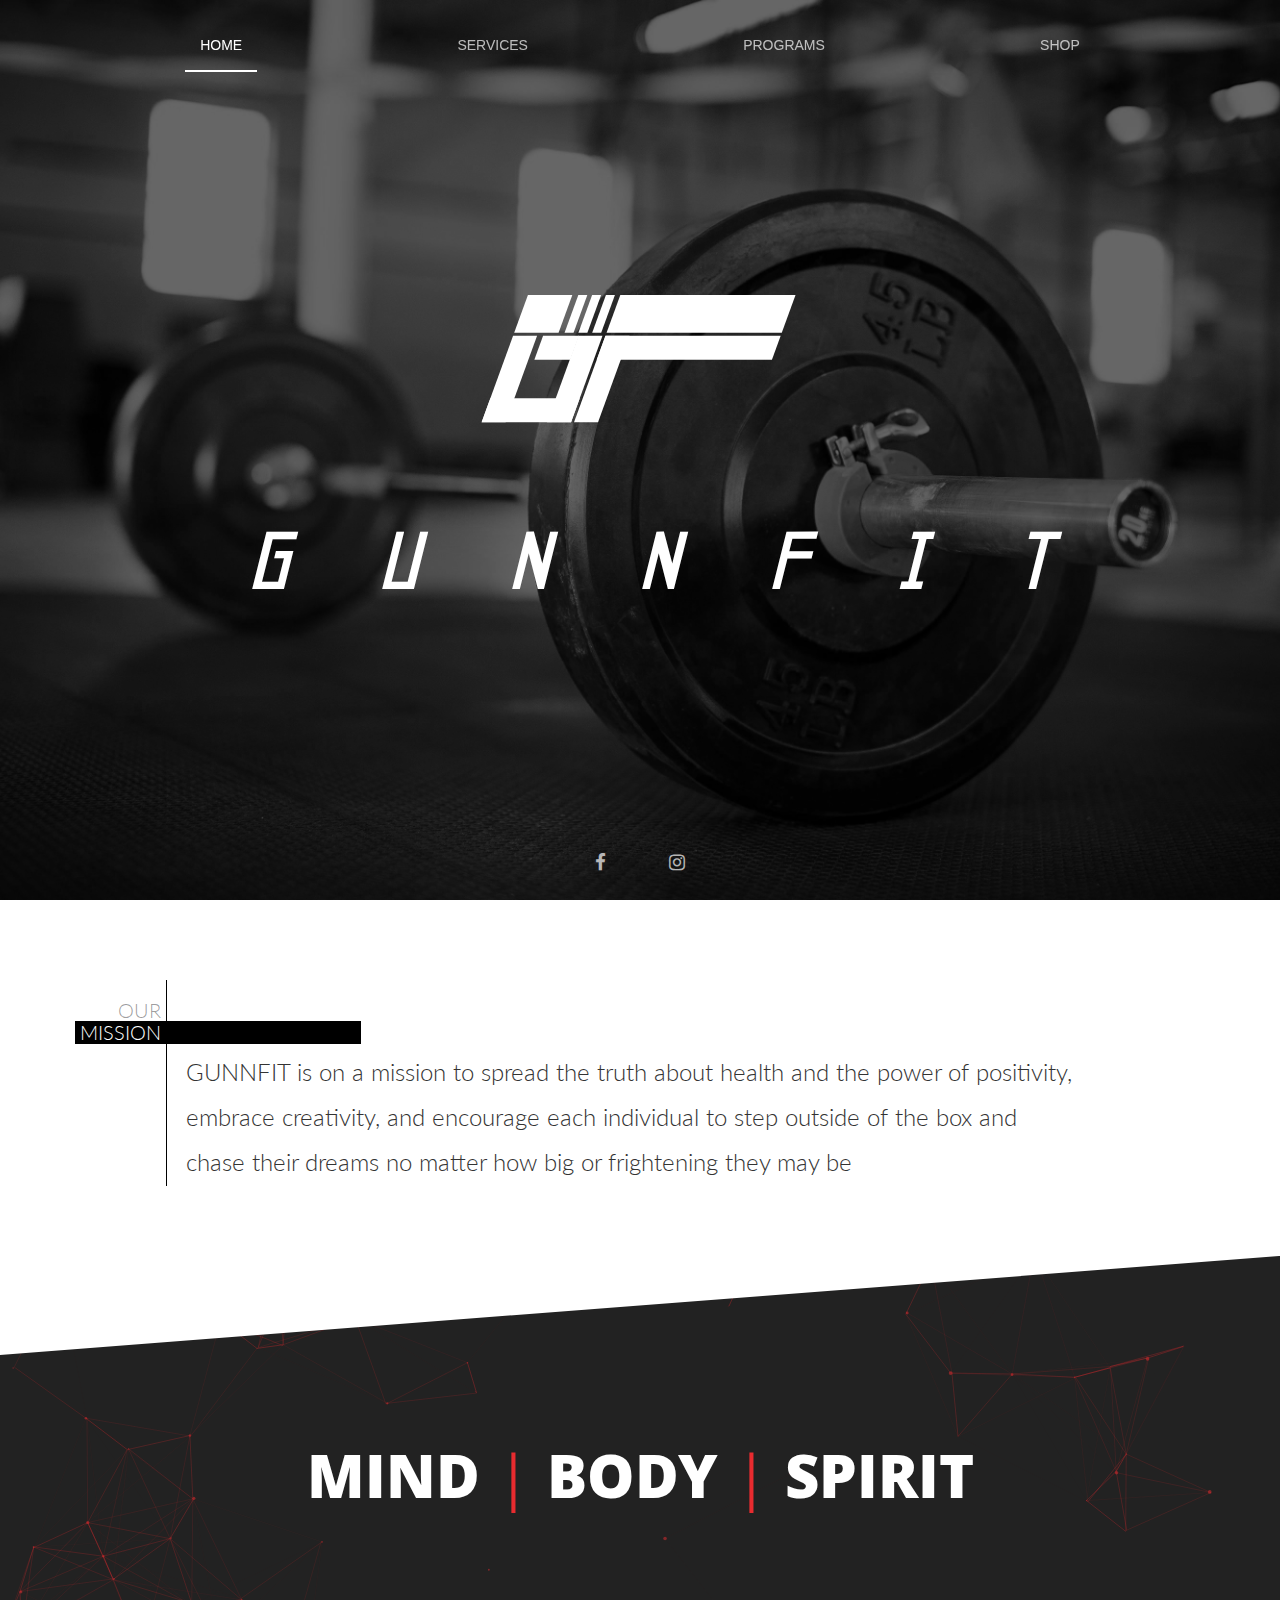
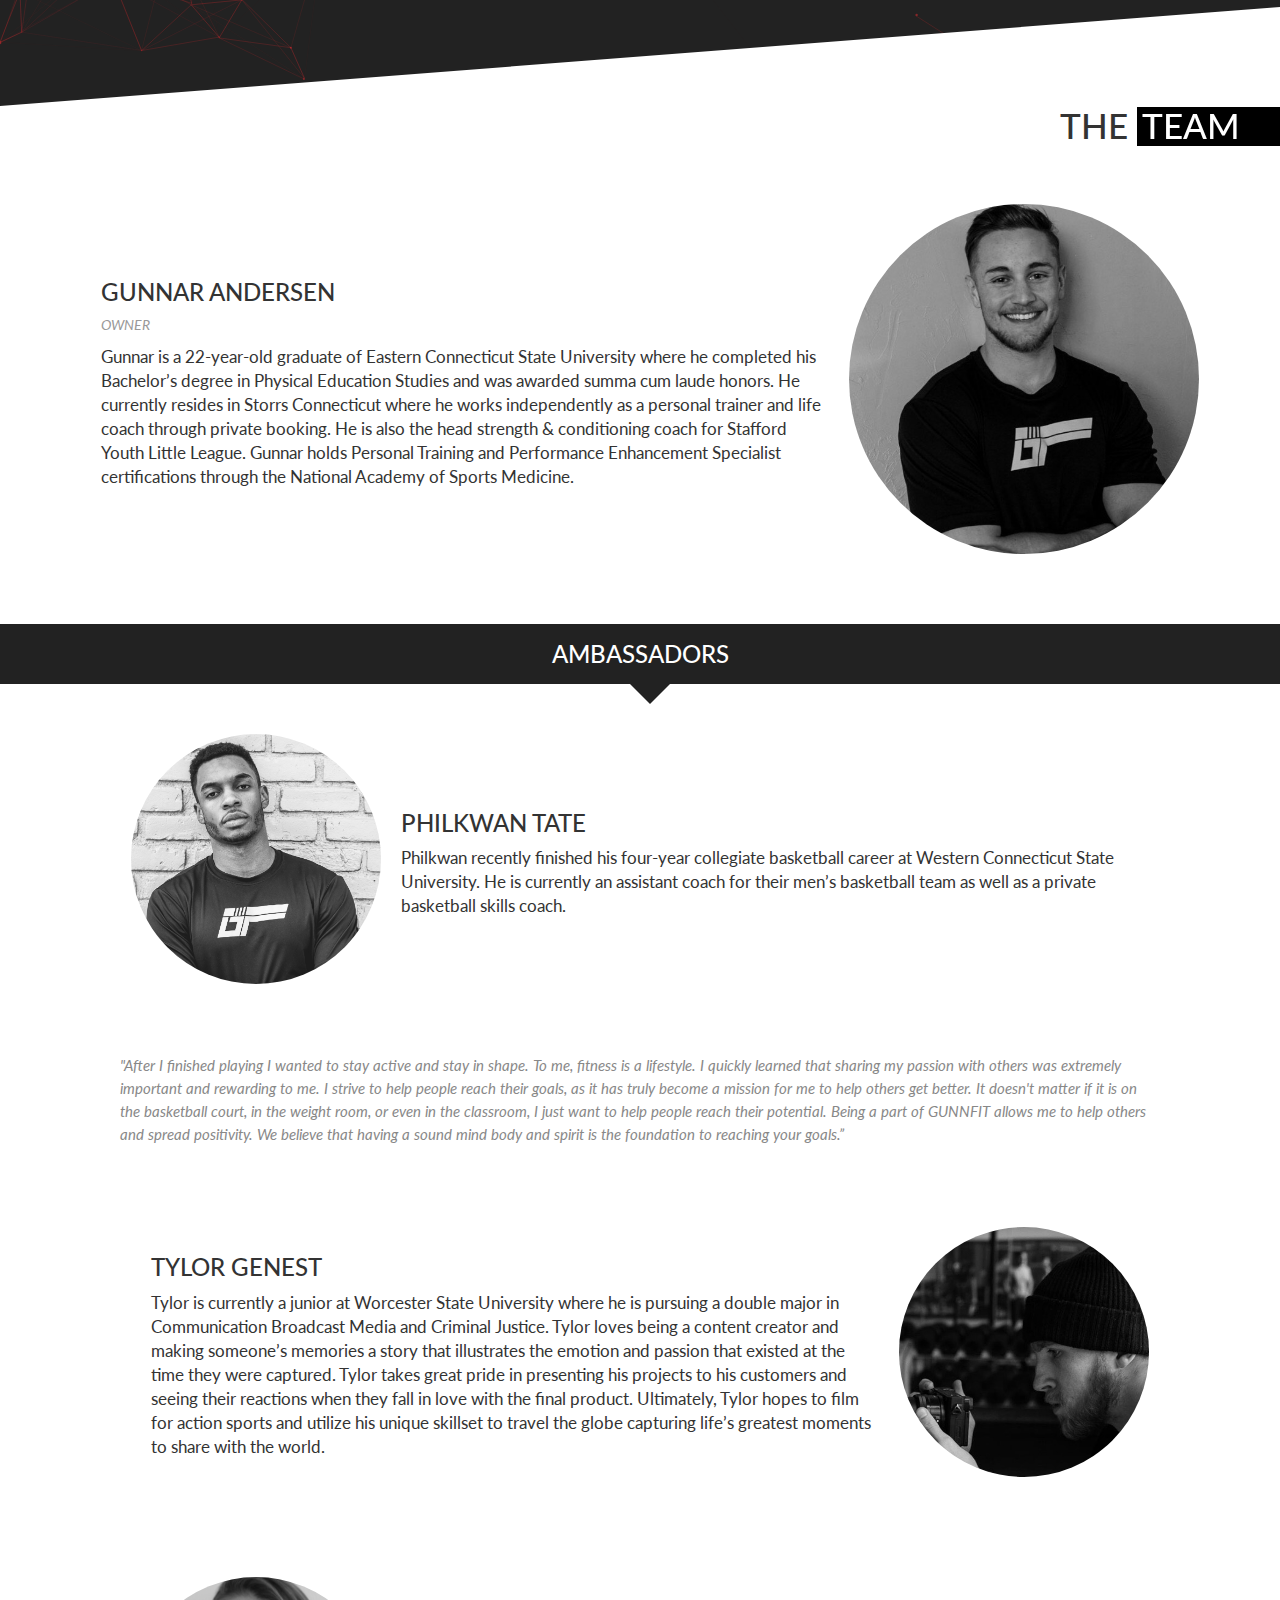
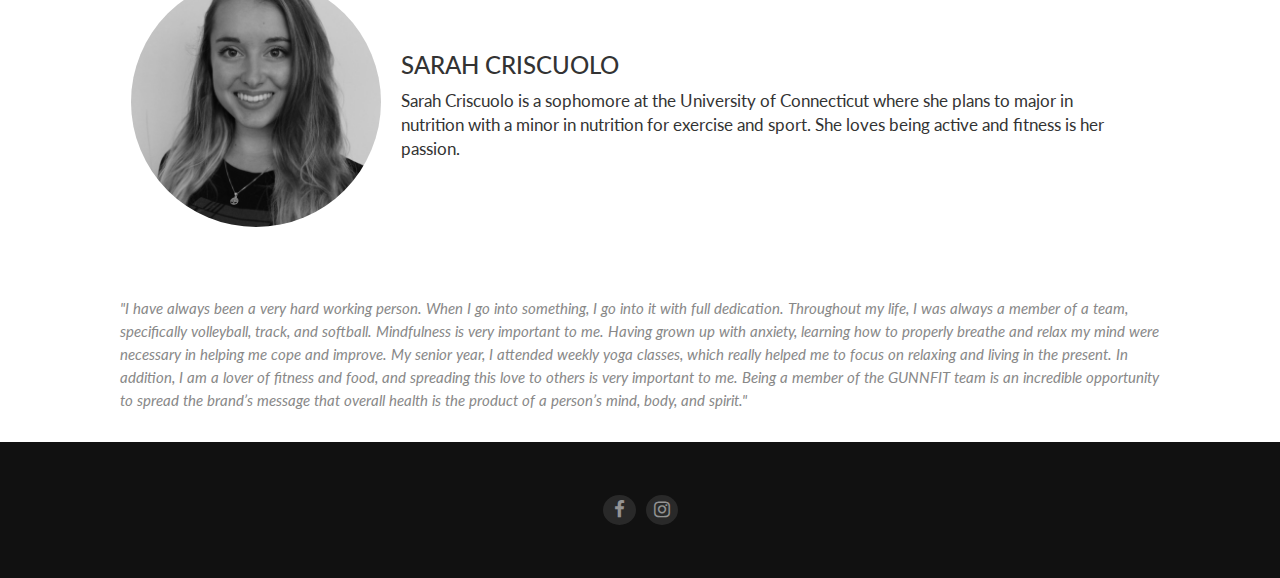
==== commit 63f00064: "New base" ====
--- a/index.html
+++ b/index.html
@@ -81,36 +81,51 @@
             </div>
 
             <div class="bios">
+
               <h2>THE <span>TEAM</span></h2>
+
               <div class="bio limg">
                 <div class="bio-body">
                   <h3>GUNNAR ANDERSEN</h3>
                   <p class="sub">OWNER</p>
                   <p class="bio-text">Gunnar is a 22-year-old graduate of Eastern Connecticut State University where he completed his Bachelor’s degree in Physical Education Studies and was awarded summa cum laude honors.
-He currently resides in Storrs Connecticut where he works independently as a personal trainer and life coach through private booking. He is also the head strength &amp; conditioning coach for Stafford Youth Little League. Gunnar holds Personal Training and Performance Enhancement Specialist certifications through the National Academy of Sports Medicine.</p>
-                </div>
-                <div class="bio-img gunnar">
-                </div>
-              </div>
+                    He currently resides in Storrs Connecticut where he works independently as a personal trainer and life coach through private booking. He is also the head strength &amp; conditioning coach for Stafford Youth Little League. Gunnar holds Personal Training and Performance Enhancement Specialist certifications through the National Academy of Sports Medicine.</p>
+                </div>
+                <div class="bio-img gunnar"></div>
+              </div>
+
               <div class="separator">
                 <h3>AMBASSADORS</h3>
               </div>
+
               <div class="bio">
-              <div class="bio-img pkwan">
-                </div>
+                <div class="bio-img pkwan"></div>
                 <div class="bio-body">
                   <h3>PHILKWAN TATE</h3>
                   <p class="bio-text">Philkwan recently finished his four-year collegiate basketball career at Western Connecticut State University. He is currently an assistant coach for their men’s basketball team as well as a private basketball skills coach.</p>
-              </div>
+                </div>
+              </div>
+
               <p class="bio-q"><i>"After I finished playing I wanted to stay active and stay in shape. To me, fitness is a lifestyle. I quickly learned that sharing my passion with others was extremely important and rewarding to me. I strive to help people reach their goals, as it has truly become a mission for me to help others get better.  It doesn't matter if it is on the basketball court, in the weight room, or even in the classroom, I just want to help people reach their potential. Being a part of GUNNFIT allows me to help others and spread positivity. We believe that having a sound mind body and spirit is the foundation to reaching your goals.”</i></p>
+
               <div class="bio limg">
                 <div class="bio-body">
                   <h3>TYLOR GENEST</h3>
                   <p class="bio-text">Tylor is currently a junior at Worcester State University where he is pursuing a double major in Communication Broadcast Media and Criminal Justice. Tylor loves being a content creator and making someone’s memories a story that illustrates the emotion and passion that existed at the time they were captured. Tylor takes great pride in presenting his projects to his customers and seeing their reactions when they fall in love with the final product. Ultimately, Tylor hopes to film for action sports and utilize his unique skillset to travel the globe capturing life’s greatest moments to share with the world.</p>
                 </div>
-                <div class="bio-img tylor">
-                </div>
-              </div>
+                <div class="bio-img tylor"></div>
+              </div>
+
+              <div class="bio">
+                <div class="bio-img sarah"></div>
+                <div class="bio-body">
+                  <h3>SARAH CRISCUOLO</h3>
+                  <p class="bio-text">Sarah Criscuolo is a sophomore at the University of Connecticut where she plans to major in nutrition with a minor in nutrition for exercise and sport. She loves being active and fitness is her passion.</p>
+                </div>
+              </div>
+
+              <p class="bio-q"><i>"I have always been a very hard working person. When I go into something, I go into it with full dedication. Throughout my life, I was always a member of a team, specifically volleyball, track, and softball. Mindfulness is very important to me. Having grown up with anxiety, learning how to properly breathe and relax my mind were necessary in helping me cope and improve. My senior year, I attended weekly yoga classes, which really helped me to focus on relaxing and living in the present. In addition, I am a lover of fitness and food, and spreading this love to others is very important to me.  Being a member of the GUNNFIT team is an incredible opportunity to spread the brand’s message that overall health is the product of a person’s mind, body, and spirit."</i></p>
+
             </div>
 
             <!--<div id="header-carousel" class="carousel slide" data-ride="carousel">
@@ -151,10 +166,10 @@
             </div>-->
 
             <footer>
-                <div class="icon-bar-social">
-                  <a href="https://www.facebook.com/gunnfit/"><i class="s-icon fa fa-facebook fa-lg" aria-hidden="true"></i></a>
-                  <a href="https://instagram.com/gunnfit"><i class="s-icon fa fa-instagram fa-lg" aria-hidden="true"></i></a>
-                </div>
+              <div class="icon-bar-social">
+                <a href="https://www.facebook.com/gunnfit/"><i class="s-icon fa fa-facebook fa-lg" aria-hidden="true"></i></a>
+                <a href="https://instagram.com/gunnfit"><i class="s-icon fa fa-instagram fa-lg" aria-hidden="true"></i></a>
+              </div>
             </footer>
 
             <script src="//ajax.googleapis.com/ajax/libs/jquery/1.11.2/jquery.min.js"></script>
--- a/css/main.css
+++ b/css/main.css
@@ -622,7 +622,8 @@
   font-family: 'Lato', sans-serif;
   display: flex;
   align-items: center;
-  justify-content: space-around; }
+  justify-content: space-around;
+  width: 100vw; }
   footer ul {
     list-style: none; }
   footer p {
@@ -685,22 +686,22 @@
   #particles-js:before {
     content: "";
     position: absolute;
-    top: 0;
+    top: -1px;
     left: 0;
     width: 0;
     height: 0;
     border-style: solid;
-    border-width: 100px 100vw 0 0;
+    border-width: 100px 101vw 0 0;
     border-color: white transparent transparent transparent; }
   #particles-js:after {
     content: "";
     position: absolute;
-    bottom: -0;
+    bottom: -1px;
     right: 0;
     width: 0;
     height: 0;
     border-style: solid;
-    border-width: 0 0 100px 100vw;
+    border-width: 0 0 100px 101vw;
     border-color: transparent transparent white transparent; }
 
 #header-carousel {
@@ -758,7 +759,7 @@
     line-height: 0.28em;
     white-space: nowrap;
     position: absolute;
-    bottom: 0;
+    bottom: -1px;
     z-index: 2;
     font-family: 'Geo', sans-serif;
     font-style: italic; }
@@ -849,7 +850,6 @@
   .grid-container .program-container {
     margin: 0 auto 50px auto;
     width: 95%;
-    height: 300px;
     background: white;
     border-radius: 3px;
     box-shadow: 0 10px 20px rgba(0, 0, 0, 0.19), 0 6px 6px rgba(0, 0, 0, 0.23);
@@ -1047,7 +1047,7 @@
       font-family: 'Lato', sans-serif; }
     .bios .separator:after {
       position: absolute;
-      top: 100%;
+      top: 99%;
       left: 50%;
       margin-left: -10px;
       content: '';
@@ -1099,6 +1099,12 @@
       background-size: 350px;
       height: 250px;
       width: 250px; }
+    .bios .bio .sarah {
+      background-image: url("../img/sarah.PNG");
+      background-position: center;
+      background-size: 350px;
+      height: 250px;
+      width: 250px; }
     @media screen and (max-width: 750px) {
       .bios .bio .bio-body {
         width: 100vw;
@@ -1119,7 +1125,8 @@
 .serv-desc {
   text-align: center;
   font-family: 'Lato', sans-serif;
-  background: transparent; }
+  background: transparent;
+  padding: 0 0 10px 0; }
   .serv-desc h3 {
     font-size: 2.3em;
     padding: 50px 0 30px 0; }
@@ -1175,13 +1182,17 @@
   padding: 20px !important; }
 
 .buy-button {
-  background: #E82B2F;
-  color: white;
-  border: none;
-  border-radius: 5px;
-  padding: 8px 30px 8px 30px; }
-  .buy-button:hover {
-    background: #ca161a; }
+  margin: 0 auto;
+  padding-bottom: 10px;
+  		/*background:$accent;
+  		color:white;
+  		border:none;
+  		border-radius:5px;
+  		padding:8px 30px 8px 30px;
+  
+  		&:hover {
+  			background:darken($accent, 10%);
+  		}*/ }
 
 .nutrition {
   background-image: url("../img/veg.jpg");
